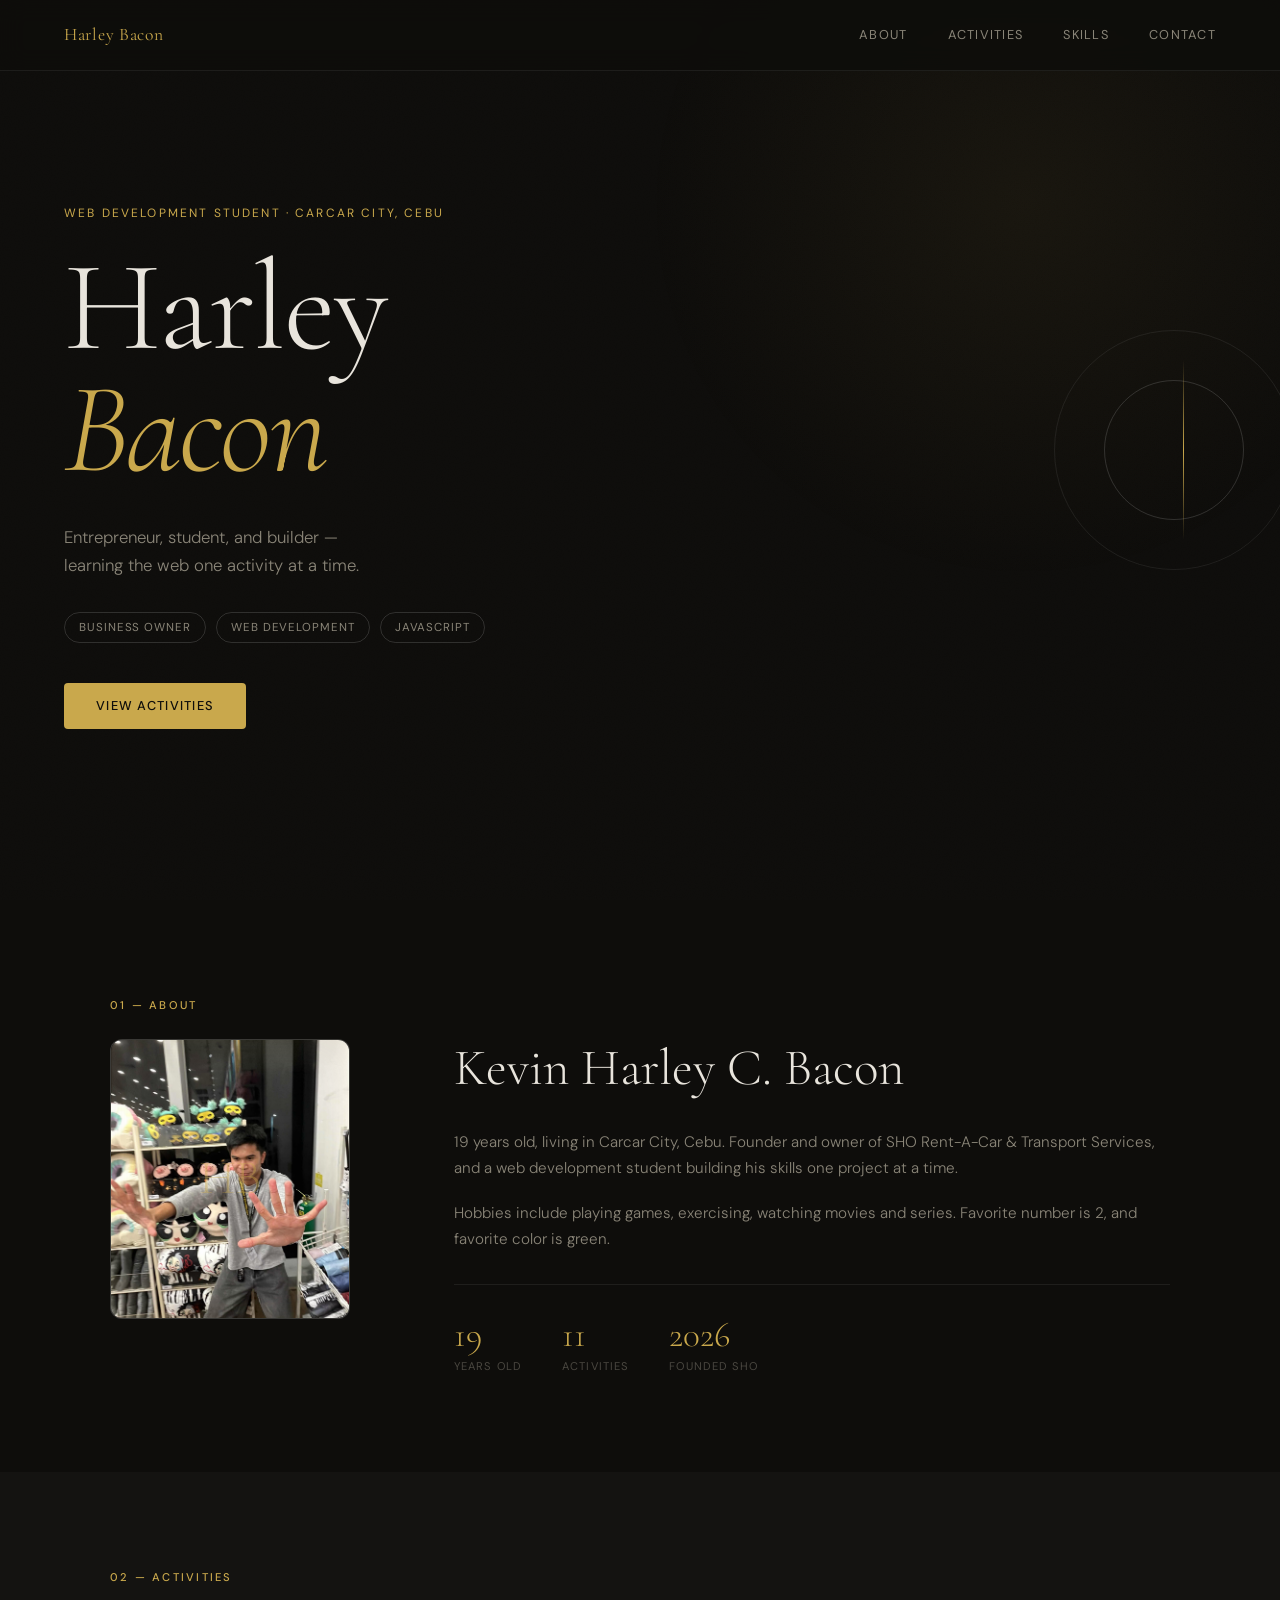
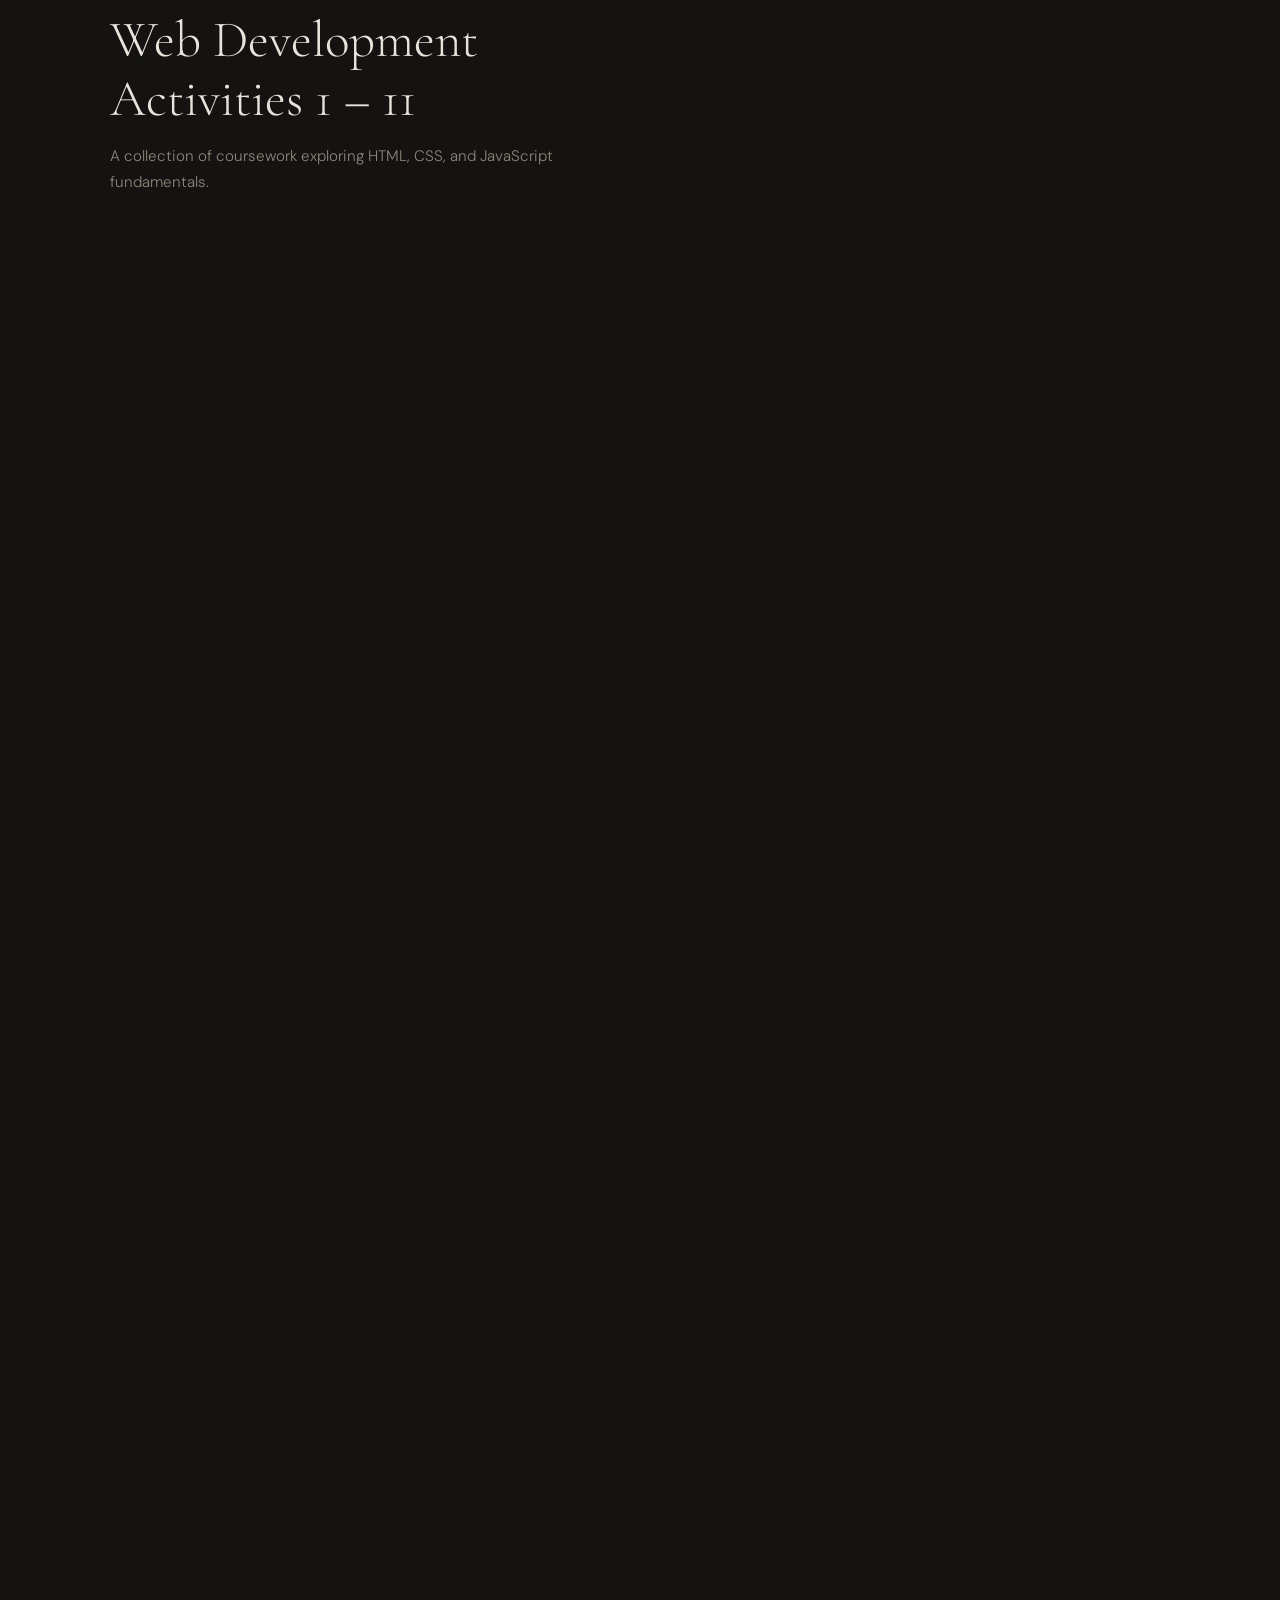
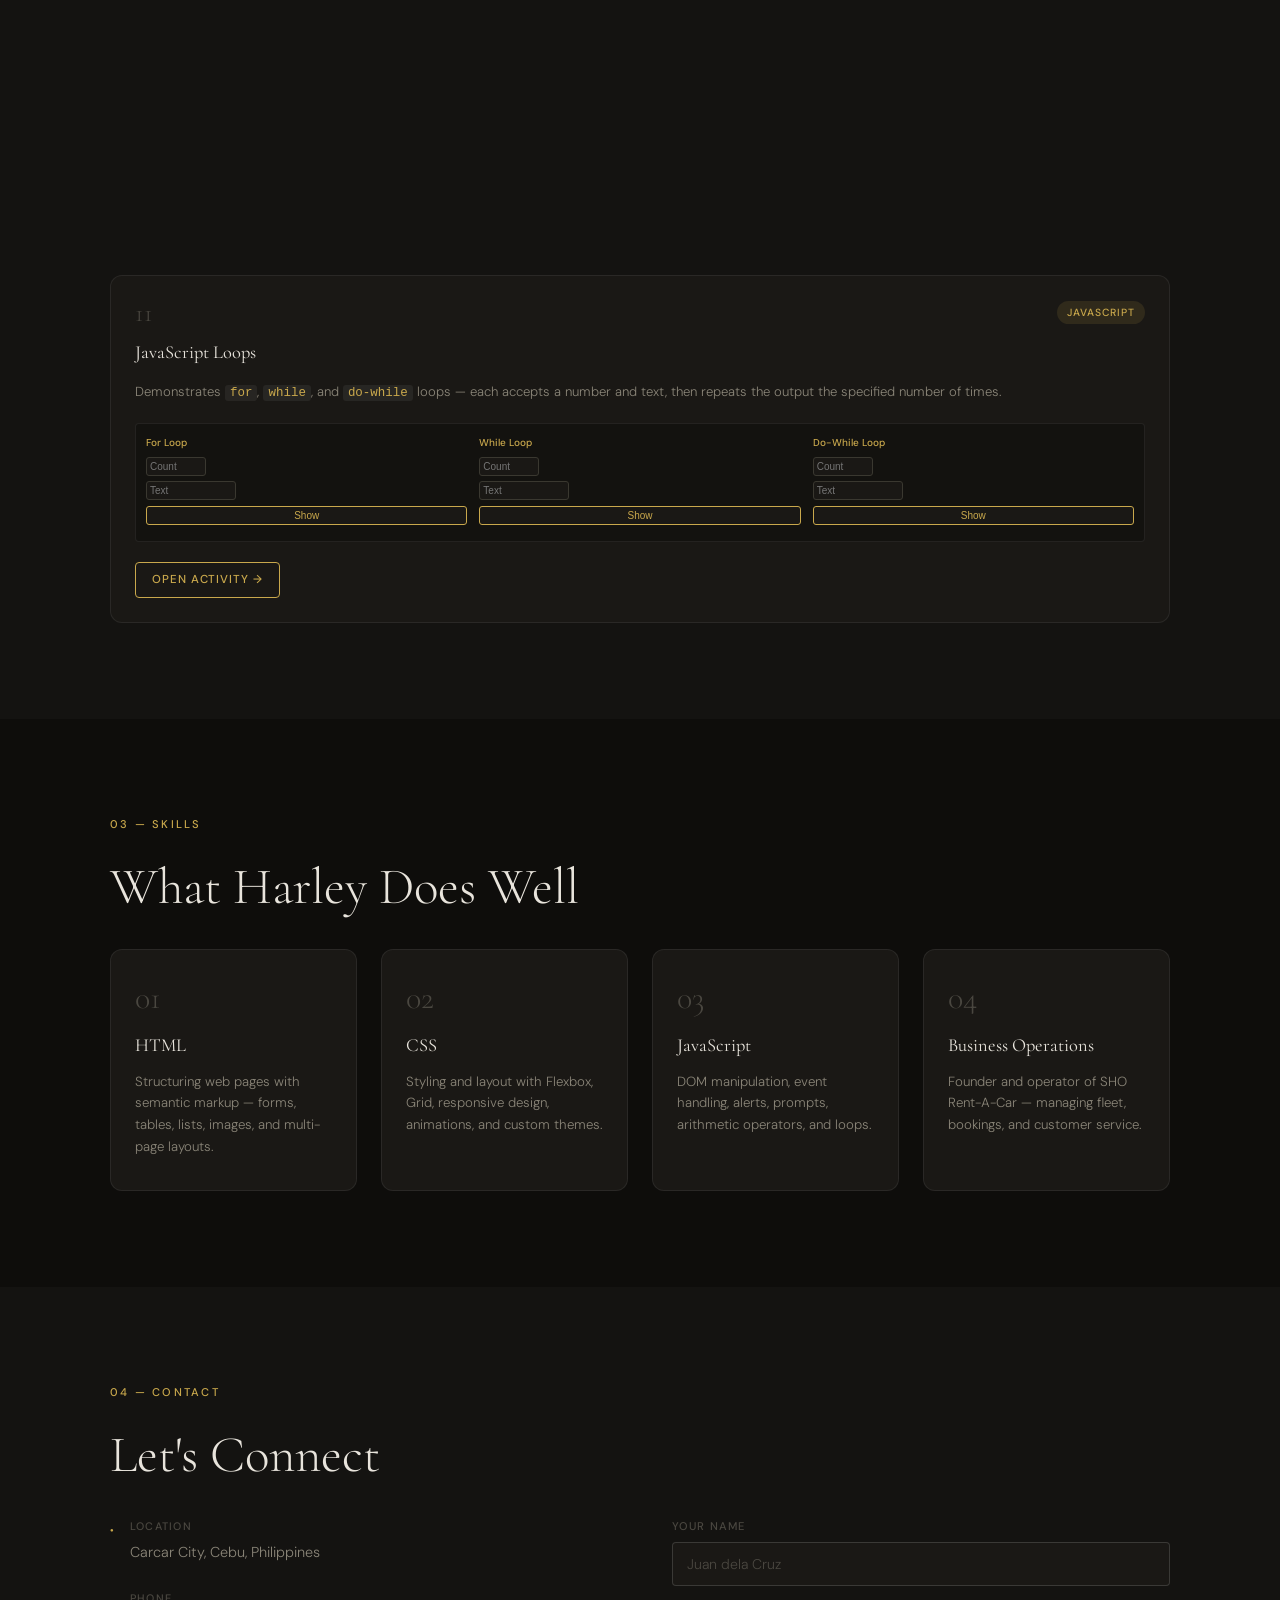
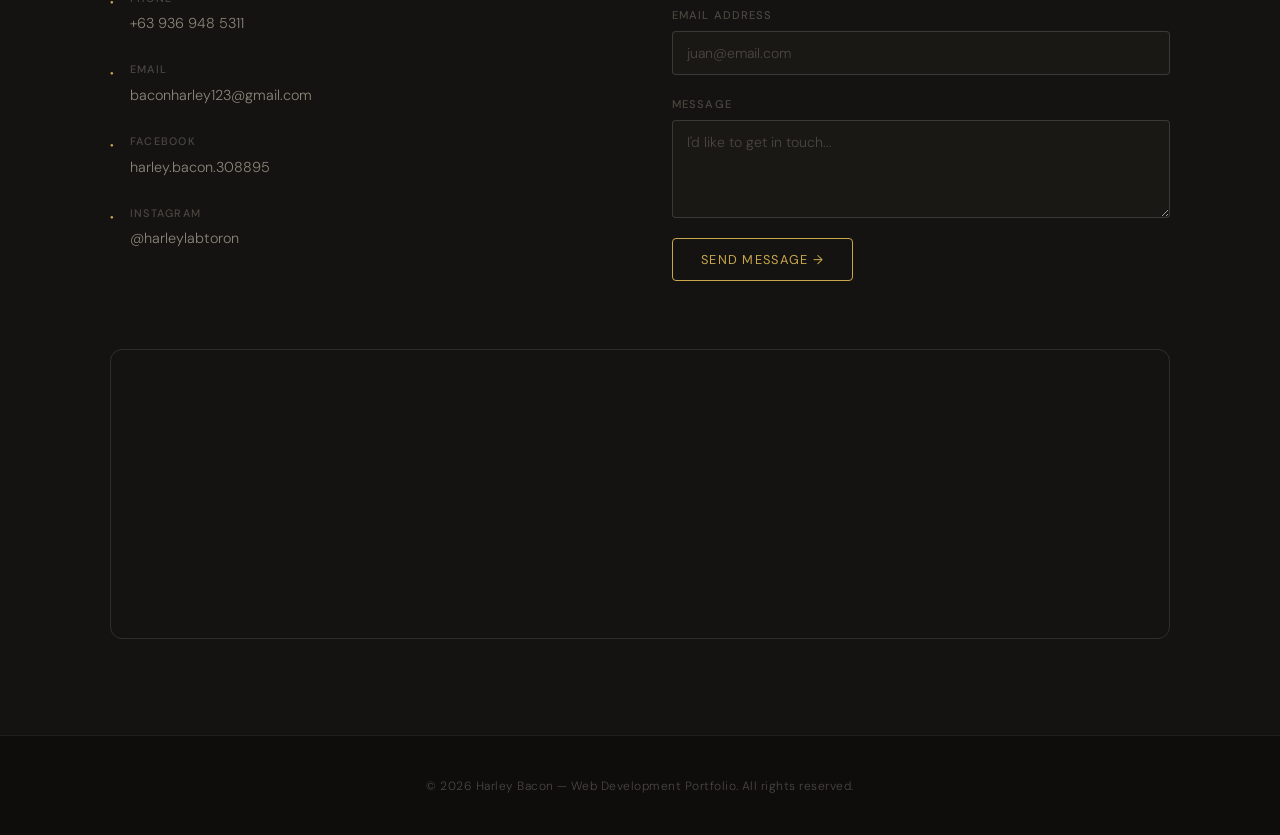
==== index.html @ 0c3fb128 "Rename portfolio.html to index.html for deployment" ====
<!DOCTYPE html>
<html lang="en">
<head>
  <meta charset="UTF-8">
  <meta name="viewport" content="width=device-width, initial-scale=1.0">
  <title>Harley Bacon — Portfolio</title>
  <link rel="preconnect" href="https://fonts.googleapis.com">
  <link rel="preconnect" href="https://fonts.gstatic.com" crossorigin>
  <link href="https://fonts.googleapis.com/css2?family=Cormorant+Garamond:ital,wght@0,300;0,400;0,600;1,300;1,400&family=DM+Sans:wght@300;400;500&display=swap" rel="stylesheet">
  <link rel="stylesheet" href="portfolio.css">
</head>
<body>

  <div class="noise"></div>

  <nav class="nav">
    <span class="nav-name">Harley Bacon</span>
    <div class="nav-links">
      <a href="#about">About</a>
      <a href="#activities">Activities</a>
      <a href="#skills">Skills</a>
      <a href="#contact">Contact</a>
    </div>
  </nav>

  <header class="hero">
    <div class="hero-inner">
      <p class="hero-eyebrow">Web Development Student · Carcar City, Cebu</p>
      <h1 class="hero-name">Harley<br><em>Bacon</em></h1>
      <p class="hero-tagline">Entrepreneur, student, and builder —<br>learning the web one activity at a time.</p>
      <div class="hero-tags">
        <span class="pill">Business Owner</span>
        <span class="pill">Web Development</span>
        <span class="pill">JavaScript</span>
      </div>
      <a href="#activities" class="hero-cta">View Activities</a>
    </div>
    <div class="hero-decor">
      <div class="decor-line"></div>
      <div class="decor-circle"></div>
      <div class="decor-ring"></div>
    </div>
  </header>

  <main>

    <!-- ABOUT -->
    <section id="about" class="section">
      <div class="section-inner">
        <div class="section-label">01 &mdash; About</div>
        <div class="about-grid">
          <div class="about-photo">
            <div class="photo-frame">
              <img src="Images/harley.jpg" alt="Harley Bacon" onerror="this.parentElement.classList.add('no-img')">
              <div class="photo-placeholder">HB</div>
            </div>
          </div>
          <div class="about-text">
            <h2 class="section-heading">Kevin Harley C. Bacon</h2>
            <p>19 years old, living in Carcar City, Cebu. Founder and owner of SHO Rent-A-Car &amp; Transport Services, and a web development student building his skills one project at a time.</p>
            <p>Hobbies include playing games, exercising, watching movies and series. Favorite number is 2, and favorite color is green.</p>
            <div class="about-stats">
              <div class="astat">
                <span class="astat-num">19</span>
                <span class="astat-lbl">Years old</span>
              </div>
              <div class="astat">
                <span class="astat-num">11</span>
                <span class="astat-lbl">Activities</span>
              </div>
              <div class="astat">
                <span class="astat-num">2026</span>
                <span class="astat-lbl">Founded SHO</span>
              </div>
            </div>
          </div>
        </div>
      </div>
    </section>

    <!-- ACTIVITIES -->
    <section id="activities" class="section section-alt">
      <div class="section-inner">
        <div class="section-label">02 &mdash; Activities</div>
        <h2 class="section-heading">Web Development<br>Activities 1 &ndash; 11</h2>
        <p class="venture-sub">A collection of coursework exploring HTML, CSS, and JavaScript fundamentals.</p>

        <div class="act-grid">

          <!-- Activity 1 -->
          <div class="act-card">
            <div class="act-header">
              <span class="act-num">01</span>
              <span class="act-tag">HTML</span>
            </div>
            <h3>Personal Introduction</h3>
            <p>A basic HTML page introducing personal details — name, age, location, hobbies, and favorite color using styled inline text elements.</p>
            <div class="act-preview act1-preview">
              <p style="color:#2b8f4c;font-weight:bold;text-decoration:underline;font-size:13px;">I am Kevin Harley C. Bacon</p>
              <p style="font-size:12px;"><b>Age:</b> 19 &nbsp;|&nbsp; <b>City:</b> Carcar, Cebu</p>
              <p style="font-size:12px;">Hobbies: Gaming · Exercise · Movies</p>
              <p style="font-size:12px;">Fave #: 2 &nbsp;|&nbsp; Fave color: <b style="color:#2b8f4c;">green</b></p>
            </div>
            <a href="Act1-4v2/activity1.html" target="_blank" class="act-open-btn">Open Activity →</a>
          </div>

          <!-- Activity 2 -->
          <div class="act-card">
            <div class="act-header">
              <span class="act-num">02</span>
              <span class="act-tag">HTML</span>
            </div>
            <h3>Lists &amp; Layout</h3>
            <p>Ordered and unordered lists showcasing favorite F1 drivers and a travel bucket list, with a background image applied via inline CSS.</p>
            <div class="act-preview">
              <p style="font-size:11px;font-weight:500;margin-bottom:4px;">Top F1 Drivers</p>
              <ol style="font-size:11px;padding-left:16px;margin:0 0 6px;">
                <li>Max Verstappen</li>
                <li>Ayrton Senna</li>
                <li>Charles Leclerc</li>
              </ol>
              <p style="font-size:11px;font-weight:500;margin-bottom:4px;">Bucket List</p>
              <ul style="font-size:11px;padding-left:16px;margin:0;">
                <li>Japan · Switzerland · South Korea</li>
              </ul>
            </div>
            <a href="Act1-4v2/activity2.html" target="_blank" class="act-open-btn">Open Activity →</a>
          </div>

          <!-- Activity 3 -->
          <div class="act-card">
            <div class="act-header">
              <span class="act-num">03</span>
              <span class="act-tag">HTML</span>
            </div>
            <h3>Food Image Table</h3>
            <p>An HTML table displaying favorite foods with images and labels arranged in a structured grid layout.</p>
            <div class="act-preview act3-preview">
              <div class="food-grid-mini">
                <div class="food-item-mini">🍤 Garlic Butter Shrimp</div>
                <div class="food-item-mini">🍗 Korean Fried Chicken</div>
                <div class="food-item-mini">🥩 BBQ Ribs</div>
                <div class="food-item-mini">🍛 Katsu Curry</div>
                <div class="food-item-mini">🍞 Garlic Bread</div>
                <div class="food-item-mini">🥓 Brisket</div>
              </div>
            </div>
            <a href="Act1-4v2/activity3.html" target="_blank" class="act-open-btn">Open Activity →</a>
          </div>

          <!-- Activity 4 -->
          <div class="act-card">
            <div class="act-header">
              <span class="act-num">04</span>
              <span class="act-tag">HTML · CSS</span>
            </div>
            <h3>User Information Form</h3>
            <p>A styled registration form with text inputs, radio buttons, checkboxes, and a dropdown — built with a blue ocean CSS theme.</p>
            <div class="act-preview act4-preview">
              <div style="background:#caf0f8;border-radius:6px;padding:10px;font-size:11px;color:#023e8a;">
                <div style="margin-bottom:5px;"><b>First Name:</b> <span style="background:#90e0ef;padding:2px 6px;border-radius:3px;">Kevin Harley</span></div>
                <div style="margin-bottom:5px;"><b>Gender:</b> ● Male ○ Female</div>
                <div><b>Hobbies:</b> ☑ Gaming ☑ Traveling</div>
              </div>
            </div>
            <a href="Act1-4v2/activity4v2.html" target="_blank" class="act-open-btn">Open Activity →</a>
          </div>

          <!-- Activity 5 -->
          <div class="act-card">
            <div class="act-header">
              <span class="act-num">05</span>
              <span class="act-tag">HTML · CSS</span>
            </div>
            <h3>Responsive Layout</h3>
            <p>A multi-section responsive webpage for "SHO Auto Repair Shop" featuring a header, navigation bar, content area, and footer.</p>
            <div class="act-preview act5-preview">
              <div style="font-size:10px;">
                <div style="background:#333;color:#fff;padding:4px 6px;border-radius:3px 3px 0 0;text-align:center;font-weight:500;">SHO AUTO REPAIR SHOP</div>
                <div style="background:#555;color:#ddd;padding:2px 6px;display:flex;gap:8px;font-size:9px;">
                  <span>Home</span><span>Services</span><span>About</span><span>Contact</span>
                </div>
                <div style="background:#f5f5f5;color:#333;padding:5px 6px;font-size:9px;border-radius:0 0 3px 3px;">
                  <b>SHO AUTO REPAIR SHOP</b><br>Local Auto Repair Shop, Feb 11, 2026
                </div>
              </div>
            </div>
            <a href="Act 5/Activity5.html" target="_blank" class="act-open-btn">Open Activity →</a>
          </div>

          <!-- Activity 6 -->
          <div class="act-card">
            <div class="act-header">
              <span class="act-num">06</span>
              <span class="act-tag">HTML · CSS</span>
            </div>
            <h3>SHO Rent-A-Car Website</h3>
            <p>A multi-page website for SHO Rent-A-Car featuring a home page, product catalog with vehicle listings, and an about/contact page — all with a dark gold theme.</p>
            <div class="act-preview act6-preview">
              <div style="background:#191716;border-radius:6px;padding:8px;font-size:10px;">
                <div style="color:#E6AF2E;font-weight:500;margin-bottom:4px;">SHO RENT-A-CAR</div>
                <div style="display:flex;gap:6px;margin-bottom:6px;">
                  <span style="background:#E6AF2E;color:#191716;padding:1px 5px;border-radius:3px;font-size:9px;">Home</span>
                  <span style="color:#E0E2DB;font-size:9px;">Products</span>
                  <span style="color:#E0E2DB;font-size:9px;">About</span>
                </div>
                <div style="color:#E0E2DB;font-size:9px;">Toyota Hiace · Grandia · Fortuner · Vios</div>
              </div>
            </div>
            <a href="Act 6/index.html" target="_blank" class="act-open-btn">Open Activity →</a>
          </div>

          <!-- Activity 7 -->
          <div class="act-card">
            <div class="act-header">
              <span class="act-num">07</span>
              <span class="act-tag">JavaScript</span>
            </div>
            <h3>Display Date &amp; Time</h3>
            <p>Introduction to JavaScript — a button that dynamically displays the current date and time by updating the DOM on click.</p>
            <div class="act-preview">
              <button class="demo-btn" onclick="document.getElementById('act7out').innerText = Date();" style="font-size:11px;padding:5px 10px;cursor:pointer;background:#1a1815;color:#c9a84c;border:1px solid #c9a84c;border-radius:4px;width:100%;margin-bottom:6px;">Click to show Date &amp; Time</button>
              <p id="act7out" style="font-size:10px;color:var(--text-muted);min-height:14px;word-break:break-all;"></p>
            </div>
            <a href="Act7-10/activity7.html" target="_blank" class="act-open-btn">Open Activity →</a>
          </div>

          <!-- Activity 8 -->
          <div class="act-card">
            <div class="act-header">
              <span class="act-num">08</span>
              <span class="act-tag">JavaScript</span>
            </div>
            <h3>JavaScript Alert</h3>
            <p>Demonstrates the JavaScript <code>alert()</code> function — a button triggers a pop-up greeting message using a predefined variable.</p>
            <div class="act-preview">
              <button onclick="alert('Hi Your name here, I am an alert box!');" style="font-size:11px;padding:5px 10px;cursor:pointer;background:#1a1815;color:#c9a84c;border:1px solid #c9a84c;border-radius:4px;width:100%;">Click here! (Alert)</button>
            </div>
            <a href="Act7-10/activity8.html" target="_blank" class="act-open-btn">Open Activity →</a>
          </div>

          <!-- Activity 9 -->
          <div class="act-card">
            <div class="act-header">
              <span class="act-num">09</span>
              <span class="act-tag">JavaScript</span>
            </div>
            <h3>JavaScript Prompt</h3>
            <p>Uses <code>prompt()</code> to collect user input and dynamically display a personalized greeting message in the page.</p>
            <div class="act-preview">
              <button onclick="(function(){let n=prompt('Full name:','Enter full name here');document.getElementById('act9out').innerText=n?'Hello '+n+'! How are you today?':'The field is required!';})()" style="font-size:11px;padding:5px 10px;cursor:pointer;background:#1a1815;color:#c9a84c;border:1px solid #c9a84c;border-radius:4px;width:100%;margin-bottom:6px;">Click here! (Prompt)</button>
              <p id="act9out" style="font-size:11px;color:var(--text-muted);min-height:14px;"></p>
            </div>
            <a href="Act7-10/activity9.html" target="_blank" class="act-open-btn">Open Activity →</a>
          </div>

          <!-- Activity 10 -->
          <div class="act-card">
            <div class="act-header">
              <span class="act-num">10</span>
              <span class="act-tag">JavaScript</span>
            </div>
            <h3>Arithmetic Calculator</h3>
            <p>A form-based calculator that computes sum, difference, product, quotient, and remainder from two user-entered numbers using JS arithmetic operators.</p>
            <div class="act-preview">
              <div style="display:flex;gap:6px;margin-bottom:6px;">
                <input id="a10n1" type="number" placeholder="Num 1" style="flex:1;padding:4px;font-size:11px;background:#1a1815;border:1px solid #3a3830;color:var(--text);border-radius:3px;">
                <input id="a10n2" type="number" placeholder="Num 2" style="flex:1;padding:4px;font-size:11px;background:#1a1815;border:1px solid #3a3830;color:var(--text);border-radius:3px;">
              </div>
              <button onclick="(function(){const a=parseFloat(document.getElementById('a10n1').value),b=parseFloat(document.getElementById('a10n2').value);if(isNaN(a)||isNaN(b)){document.getElementById('a10out').innerHTML='Enter valid numbers.';return;}document.getElementById('a10out').innerHTML='Sum: '+(a+b).toFixed(2)+'<br>Diff: '+(a-b).toFixed(2)+'<br>Product: '+(a*b).toFixed(2)+'<br>Quotient: '+(a/b).toFixed(2)+'<br>Remainder: '+(a%b).toFixed(2);})()" style="font-size:11px;padding:4px 8px;cursor:pointer;background:#1a1815;color:#c9a84c;border:1px solid #c9a84c;border-radius:4px;width:100%;margin-bottom:6px;">Calculate</button>
              <div id="a10out" style="font-size:10px;color:var(--text-muted);line-height:1.8;"></div>
            </div>
            <a href="Act7-10/activity10.html" target="_blank" class="act-open-btn">Open Activity →</a>
          </div>

          <!-- Activity 11 -->
          <div class="act-card act-card-wide">
            <div class="act-header">
              <span class="act-num">11</span>
              <span class="act-tag">JavaScript</span>
            </div>
            <h3>JavaScript Loops</h3>
            <p>Demonstrates <code>for</code>, <code>while</code>, and <code>do-while</code> loops — each accepts a number and text, then repeats the output the specified number of times.</p>
            <div class="act-preview act11-preview">
              <div class="loop-demo-grid">
                <div class="loop-block">
                  <p style="font-size:10px;font-weight:500;margin-bottom:4px;color:var(--accent);">For Loop</p>
                  <input id="a11fn" type="number" placeholder="Count" style="width:60px;padding:3px;font-size:10px;background:#1a1815;border:1px solid #3a3830;color:var(--text);border-radius:3px;margin-bottom:3px;">
                  <input id="a11ft" type="text" placeholder="Text" style="width:90px;padding:3px;font-size:10px;background:#1a1815;border:1px solid #3a3830;color:var(--text);border-radius:3px;margin-bottom:4px;">
                  <button onclick="(function(){let c=parseInt(document.getElementById('a11fn').value),t=document.getElementById('a11ft').value,r='';if(isNaN(c))return;for(let i=0;i<c;i++)r+=(i+1)+'. '+t+'<br>';document.getElementById('a11fo').innerHTML=r;})()" style="font-size:10px;padding:3px 7px;cursor:pointer;background:#1a1815;color:#c9a84c;border:1px solid #c9a84c;border-radius:3px;">Show</button>
                  <div id="a11fo" style="font-size:10px;color:var(--text-muted);margin-top:4px;max-height:60px;overflow-y:auto;"></div>
                </div>
                <div class="loop-block">
                  <p style="font-size:10px;font-weight:500;margin-bottom:4px;color:var(--accent);">While Loop</p>
                  <input id="a11wn" type="number" placeholder="Count" style="width:60px;padding:3px;font-size:10px;background:#1a1815;border:1px solid #3a3830;color:var(--text);border-radius:3px;margin-bottom:3px;">
                  <input id="a11wt" type="text" placeholder="Text" style="width:90px;padding:3px;font-size:10px;background:#1a1815;border:1px solid #3a3830;color:var(--text);border-radius:3px;margin-bottom:4px;">
                  <button onclick="(function(){let c=parseInt(document.getElementById('a11wn').value),t=document.getElementById('a11wt').value,r='',i=0;if(isNaN(c))return;while(i<c){r+=(i+1)+'. '+t+'<br>';i++;}document.getElementById('a11wo').innerHTML=r;})()" style="font-size:10px;padding:3px 7px;cursor:pointer;background:#1a1815;color:#c9a84c;border:1px solid #c9a84c;border-radius:3px;">Show</button>
                  <div id="a11wo" style="font-size:10px;color:var(--text-muted);margin-top:4px;max-height:60px;overflow-y:auto;"></div>
                </div>
                <div class="loop-block">
                  <p style="font-size:10px;font-weight:500;margin-bottom:4px;color:var(--accent);">Do-While Loop</p>
                  <input id="a11dn" type="number" placeholder="Count" style="width:60px;padding:3px;font-size:10px;background:#1a1815;border:1px solid #3a3830;color:var(--text);border-radius:3px;margin-bottom:3px;">
                  <input id="a11dt" type="text" placeholder="Text" style="width:90px;padding:3px;font-size:10px;background:#1a1815;border:1px solid #3a3830;color:var(--text);border-radius:3px;margin-bottom:4px;">
                  <button onclick="(function(){let c=parseInt(document.getElementById('a11dn').value),t=document.getElementById('a11dt').value,r='',i=0;if(isNaN(c)||c<=0){document.getElementById('a11do').innerHTML='';return;}do{r+=(i+1)+'. '+t+'<br>';i++;}while(i<c);document.getElementById('a11do').innerHTML=r;})()" style="font-size:10px;padding:3px 7px;cursor:pointer;background:#1a1815;color:#c9a84c;border:1px solid #c9a84c;border-radius:3px;">Show</button>
                  <div id="a11do" style="font-size:10px;color:var(--text-muted);margin-top:4px;max-height:60px;overflow-y:auto;"></div>
                </div>
              </div>
            </div>
            <a href="activity11/activity11.html" target="_blank" class="act-open-btn">Open Activity →</a>
          </div>

        </div>
      </div>
    </section>

    <!-- SKILLS -->
    <section id="skills" class="section">
      <div class="section-inner">
        <div class="section-label">03 &mdash; Skills</div>
        <h2 class="section-heading">What Harley Does Well</h2>
        <div class="skills-grid">
          <div class="skill-card">
            <div class="skill-num">01</div>
            <h3>HTML</h3>
            <p>Structuring web pages with semantic markup — forms, tables, lists, images, and multi-page layouts.</p>
          </div>
          <div class="skill-card">
            <div class="skill-num">02</div>
            <h3>CSS</h3>
            <p>Styling and layout with Flexbox, Grid, responsive design, animations, and custom themes.</p>
          </div>
          <div class="skill-card">
            <div class="skill-num">03</div>
            <h3>JavaScript</h3>
            <p>DOM manipulation, event handling, alerts, prompts, arithmetic operators, and loops.</p>
          </div>
          <div class="skill-card">
            <div class="skill-num">04</div>
            <h3>Business Operations</h3>
            <p>Founder and operator of SHO Rent-A-Car — managing fleet, bookings, and customer service.</p>
          </div>
        </div>
      </div>
    </section>

    <!-- CONTACT -->
    <section id="contact" class="section section-alt">
      <div class="section-inner">
        <div class="section-label">04 &mdash; Contact</div>
        <h2 class="section-heading">Let's Connect</h2>
        <div class="contact-grid">
          <div class="contact-details">
            <div class="c-item">
              <span class="c-icon">&#9679;</span>
              <div>
                <span class="c-lbl">Location</span>
                <span class="c-val">Carcar City, Cebu, Philippines</span>
              </div>
            </div>
            <div class="c-item">
              <span class="c-icon">&#9679;</span>
              <div>
                <span class="c-lbl">Phone</span>
                <a href="tel:+639369485311" class="c-val">+63 936 948 5311</a>
              </div>
            </div>
            <div class="c-item">
              <span class="c-icon">&#9679;</span>
              <div>
                <span class="c-lbl">Email</span>
                <a href="mailto:baconharley123@gmail.com" class="c-val">baconharley123@gmail.com</a>
              </div>
            </div>
            <div class="c-item">
              <span class="c-icon">&#9679;</span>
              <div>
                <span class="c-lbl">Facebook</span>
                <a href="https://www.facebook.com/harley.bacon.308895" target="_blank" class="c-val">harley.bacon.308895</a>
              </div>
            </div>
            <div class="c-item">
              <span class="c-icon">&#9679;</span>
              <div>
                <span class="c-lbl">Instagram</span>
                <a href="https://www.instagram.com/harleylabtoron/" target="_blank" class="c-val">@harleylabtoron</a>
              </div>
            </div>
          </div>

          <form class="contact-form" onsubmit="handleSubmit(event)">
            <div class="form-group">
              <label for="name">Your Name</label>
              <input type="text" id="name" placeholder="Juan dela Cruz" required>
            </div>
            <div class="form-group">
              <label for="email">Email Address</label>
              <input type="email" id="email" placeholder="juan@email.com" required>
            </div>
            <div class="form-group">
              <label for="message">Message</label>
              <textarea id="message" rows="4" placeholder="I'd like to get in touch..." required></textarea>
            </div>
            <button type="submit" class="submit-btn">Send Message &rarr;</button>
            <p class="form-note" id="form-note"></p>
          </form>
        </div>

        <div class="map-wrap">
          <iframe src="https://www.google.com/maps/embed?pb=!1m14!1m8!1m3!1d981.9326303556896!2d123.6790868!3d10.1211301!3m2!1i1024!2i768!4f13.1!3m3!1m2!1s0x33a97db74b294963%3A0xa77c3ed5d530fb9!2sShow%20Box%20Builders!5e0!3m2!1sen!2sph!4v1773154544711!5m2!1sen!2sph" width="100%" height="280" style="border:0;" allowfullscreen="" loading="lazy" referrerpolicy="no-referrer-when-downgrade"></iframe>
        </div>
      </div>
    </section>

  </main>

  <footer class="footer">
    <p>&copy; 2026 Harley Bacon &mdash; Web Development Portfolio. All rights reserved.</p>
  </footer>

  <script>
    function handleSubmit(e) {
      e.preventDefault();
      const note = document.getElementById('form-note');
      note.textContent = 'Thanks! Your message has been sent.';
      note.style.color = '#4a7c4e';
      e.target.reset();
    }

    document.querySelectorAll('a[href^="#"]').forEach(a => {
      a.addEventListener('click', e => {
        e.preventDefault();
        document.querySelector(a.getAttribute('href')).scrollIntoView({ behavior: 'smooth' });
      });
    });

    const observer = new IntersectionObserver(entries => {
      entries.forEach(e => { if (e.isIntersecting) e.target.classList.add('visible'); });
    }, { threshold: 0.1 });
    document.querySelectorAll('.section, .act-card, .skill-card').forEach(el => observer.observe(el));
  </script>

</body>
</html>
---- portfolio.css ----
/* ─── Reset & Base ─────────────────────────────────────────── */
*, *::before, *::after { box-sizing: border-box; margin: 0; padding: 0; }

:root {
  --bg: #0e0d0b;
  --bg-alt: #141311;
  --surface: #1a1815;
  --border: rgba(255,255,255,0.07);
  --border-strong: rgba(255,255,255,0.14);
  --text: #e8e4dc;
  --text-muted: #8a8578;
  --text-faint: #4a4740;
  --accent: #c9a84c;
  --accent-light: #e6c46a;
  --accent-dim: rgba(201,168,76,0.12);
  --font-display: 'Cormorant Garamond', Georgia, serif;
  --font-body: 'DM Sans', sans-serif;
  --radius: 4px;
  --radius-lg: 12px;
  --transition: 0.3s cubic-bezier(0.4, 0, 0.2, 1);
}

html { scroll-behavior: smooth; font-size: 16px; }

body {
  background: var(--bg);
  color: var(--text);
  font-family: var(--font-body);
  font-weight: 300;
  line-height: 1.7;
  overflow-x: hidden;
}

/* ─── Noise Overlay ──────────────────────────────────────────*/
.noise {
  position: fixed; inset: 0; z-index: 0; pointer-events: none;
  background-image: url("data:image/svg+xml,%3Csvg viewBox='0 0 200 200' xmlns='http://www.w3.org/2000/svg'%3E%3Cfilter id='n'%3E%3CfeTurbulence type='fractalNoise' baseFrequency='0.85' numOctaves='4' stitchTiles='stitch'/%3E%3C/filter%3E%3Crect width='100%25' height='100%25' filter='url(%23n)' opacity='0.04'/%3E%3C/svg%3E");
  background-size: 200px 200px;
  opacity: 0.4;
}

/* ─── Navigation ─────────────────────────────────────────────*/
.nav {
  position: fixed; top: 0; left: 0; right: 0; z-index: 100;
  display: flex; justify-content: space-between; align-items: center;
  padding: 1.25rem 4rem;
  background: rgba(14,13,11,0.85);
  backdrop-filter: blur(12px);
  border-bottom: 0.5px solid var(--border);
}
.nav-name {
  font-family: var(--font-display);
  font-size: 1.1rem;
  font-weight: 400;
  letter-spacing: 0.04em;
  color: var(--accent);
}
.nav-links { display: flex; gap: 2.5rem; }
.nav-links a {
  font-size: 0.8rem;
  font-weight: 400;
  letter-spacing: 0.1em;
  text-transform: uppercase;
  color: var(--text-muted);
  text-decoration: none;
  transition: color var(--transition);
}
.nav-links a:hover { color: var(--text); }

/* ─── Hero ───────────────────────────────────────────────────*/
.hero {
  position: relative;
  min-height: 100vh;
  display: flex;
  align-items: center;
  padding: 8rem 4rem 6rem;
  overflow: hidden;
}
.hero::before {
  content: '';
  position: absolute;
  top: -20%; right: -10%;
  width: 60vw; height: 60vw;
  border-radius: 50%;
  background: radial-gradient(circle, rgba(201,168,76,0.06) 0%, transparent 70%);
  pointer-events: none;
}
.hero-inner { position: relative; z-index: 1; max-width: 680px; }

.hero-eyebrow {
  font-size: 0.75rem; font-weight: 400;
  letter-spacing: 0.18em; text-transform: uppercase;
  color: var(--accent); margin-bottom: 1.5rem;
  opacity: 0; animation: fadeUp 0.8s 0.1s forwards;
}
.hero-name {
  font-family: var(--font-display);
  font-size: clamp(4rem, 10vw, 8rem);
  font-weight: 300; line-height: 0.95;
  letter-spacing: -0.02em; margin-bottom: 2rem;
  color: var(--text);
  opacity: 0; animation: fadeUp 0.8s 0.25s forwards;
}
.hero-name em { font-style: italic; color: var(--accent); }
.hero-tagline {
  font-size: 1.05rem; font-weight: 300;
  color: var(--text-muted); line-height: 1.7;
  margin-bottom: 2rem; max-width: 420px;
  opacity: 0; animation: fadeUp 0.8s 0.4s forwards;
}
.hero-tags {
  display: flex; flex-wrap: wrap; gap: 10px;
  margin-bottom: 2.5rem;
  opacity: 0; animation: fadeUp 0.8s 0.55s forwards;
}
.pill {
  font-size: 0.72rem; font-weight: 400;
  letter-spacing: 0.08em; text-transform: uppercase;
  padding: 5px 14px;
  border: 0.5px solid var(--border-strong);
  border-radius: 99px; color: var(--text-muted);
}
.hero-cta {
  display: inline-block; padding: 12px 32px;
  background: var(--accent); color: #0e0d0b;
  font-family: var(--font-body); font-size: 0.8rem;
  font-weight: 500; letter-spacing: 0.1em; text-transform: uppercase;
  text-decoration: none; border-radius: var(--radius);
  transition: background var(--transition), transform var(--transition);
  opacity: 0; animation: fadeUp 0.8s 0.7s forwards;
}
.hero-cta:hover { background: var(--accent-light); transform: translateY(-2px); }

.hero-decor {
  position: absolute; right: 6rem; top: 50%;
  transform: translateY(-50%);
  width: 320px; height: 320px;
  opacity: 0; animation: fadeIn 1.2s 1s forwards;
}
.decor-line {
  position: absolute; right: 0; top: 50%;
  width: 1px; height: 180px; transform: translateY(-50%);
  background: linear-gradient(to bottom, transparent, var(--accent), transparent);
}
.decor-circle {
  position: absolute; right: -60px; top: 50%;
  width: 140px; height: 140px; transform: translateY(-50%);
  border: 0.5px solid var(--border-strong); border-radius: 50%;
}
.decor-ring {
  position: absolute; right: -110px; top: 50%;
  width: 240px; height: 240px; transform: translateY(-50%);
  border: 0.5px solid var(--border); border-radius: 50%;
}

/* ─── Sections ───────────────────────────────────────────────*/
.section {
  padding: 6rem 4rem; position: relative;
  opacity: 0; transform: translateY(24px);
  transition: opacity 0.7s ease, transform 0.7s ease;
}
.section.visible { opacity: 1; transform: none; }
.section-alt { background: var(--bg-alt); }
.section-inner { max-width: 1060px; margin: 0 auto; }

.section-label {
  font-size: 0.7rem; font-weight: 500;
  letter-spacing: 0.2em; text-transform: uppercase;
  color: var(--accent); margin-bottom: 1.5rem;
}
.section-heading {
  font-family: var(--font-display);
  font-size: clamp(2rem, 4vw, 3.2rem);
  font-weight: 300; line-height: 1.15;
  color: var(--text); margin-bottom: 2rem;
}

/* ─── About ──────────────────────────────────────────────────*/
.about-grid {
  display: grid; grid-template-columns: 280px 1fr;
  gap: 4rem; align-items: start;
}
.photo-frame {
  position: relative; width: 240px; height: 280px;
  border-radius: var(--radius-lg); overflow: hidden;
  border: 0.5px solid var(--border-strong);
  background: var(--surface);
  display: flex; align-items: center; justify-content: center;
}
.photo-frame::after {
  content: ''; position: absolute; inset: 0;
  border-radius: var(--radius-lg);
  box-shadow: inset 0 0 40px rgba(201,168,76,0.08);
}
.photo-frame img { width: 100%; height: 100%; object-fit: cover; display: block; }
.photo-frame.no-img img { display: none; }
.photo-placeholder {
  position: absolute; font-family: var(--font-display);
  font-size: 3rem; font-weight: 300; color: var(--accent); opacity: 0.4;
}
.about-text p { color: var(--text-muted); margin-bottom: 1.2rem; font-size: 0.95rem; }
.about-stats {
  display: flex; gap: 2.5rem;
  margin-top: 2rem; padding-top: 2rem;
  border-top: 0.5px solid var(--border);
}
.astat { display: flex; flex-direction: column; }
.astat-num {
  font-family: var(--font-display); font-size: 2.2rem;
  font-weight: 300; color: var(--accent); line-height: 1;
}
.astat-lbl {
  font-size: 0.7rem; font-weight: 400;
  letter-spacing: 0.1em; text-transform: uppercase;
  color: var(--text-faint); margin-top: 4px;
}

/* ─── Activities ─────────────────────────────────────────────*/
.venture-sub {
  color: var(--text-muted); font-size: 0.95rem;
  margin-top: -1rem; margin-bottom: 2.5rem; max-width: 480px;
}

.act-grid {
  display: grid;
  grid-template-columns: repeat(auto-fill, minmax(280px, 1fr));
  gap: 1.5rem;
}

.act-card-wide {
  grid-column: 1 / -1;
}

.act-card {
  background: var(--surface);
  border: 0.5px solid var(--border);
  border-radius: var(--radius-lg);
  padding: 1.5rem;
  transition: border-color var(--transition), transform var(--transition);
  opacity: 0; transform: translateY(16px);
  display: flex; flex-direction: column; gap: 0.75rem;
}
.act-card.visible { opacity: 1; transform: none; }
.act-card:hover { border-color: var(--border-strong); transform: translateY(-3px); }

.act-header {
  display: flex; align-items: center;
  justify-content: space-between;
}
.act-num {
  font-family: var(--font-display);
  font-size: 1.6rem; font-weight: 300;
  color: var(--text-faint); line-height: 1;
}
.act-tag {
  font-size: 0.65rem; font-weight: 500;
  letter-spacing: 0.1em; text-transform: uppercase;
  padding: 3px 10px; border-radius: 99px;
  background: var(--accent-dim); color: var(--accent);
}

.act-card h3 {
  font-family: var(--font-display);
  font-size: 1.15rem; font-weight: 400; color: var(--text);
}
.act-card > p {
  font-size: 0.82rem; color: var(--text-muted);
  line-height: 1.65; flex: 1;
}
.act-card code {
  font-size: 0.78rem; background: rgba(255,255,255,0.06);
  padding: 1px 5px; border-radius: 3px; color: var(--accent);
}

.act-preview {
  margin-top: 0.5rem;
  background: rgba(0,0,0,0.25);
  border: 0.5px solid var(--border);
  border-radius: var(--radius);
  padding: 12px;
  font-family: var(--font-body);
}

/* Activity 3 food grid */
.food-grid-mini {
  display: grid; grid-template-columns: 1fr 1fr;
  gap: 4px;
}
.food-item-mini {
  font-size: 10px; color: var(--text-muted);
  background: rgba(255,255,255,0.04);
  padding: 4px 6px; border-radius: 3px;
}

/* Activity open button */
.act-open-btn {
  display: inline-block;
  margin-top: 0.5rem;
  padding: 7px 16px;
  font-size: 0.72rem;
  font-weight: 500;
  letter-spacing: 0.08em;
  text-transform: uppercase;
  text-decoration: none;
  color: var(--accent);
  border: 0.5px solid var(--accent);
  border-radius: var(--radius);
  transition: background var(--transition), color var(--transition);
  align-self: flex-start;
}
.act-open-btn:hover {
  background: var(--accent);
  color: #0e0d0b;
}

/* Activity open button */
.act11-preview { padding: 10px; }
.loop-demo-grid {
  display: grid;
  grid-template-columns: repeat(3, 1fr);
  gap: 12px;
}
.loop-block {
  display: flex; flex-direction: column; gap: 2px;
}

/* ─── Skills ─────────────────────────────────────────────────*/
.skills-grid {
  display: grid; grid-template-columns: repeat(auto-fit, minmax(220px, 1fr));
  gap: 1.5rem;
}
.skill-card {
  padding: 2rem 1.5rem;
  border: 0.5px solid var(--border); border-radius: var(--radius-lg);
  background: var(--surface); transition: border-color var(--transition);
  opacity: 0; transform: translateY(16px);
}
.skill-card.visible { opacity: 1; transform: none; }
.skill-card:hover { border-color: var(--border-strong); }
.skill-num {
  font-family: var(--font-display); font-size: 2rem;
  font-weight: 300; color: var(--text-faint); line-height: 1; margin-bottom: 1rem;
}
.skill-card h3 {
  font-family: var(--font-display); font-size: 1.15rem;
  font-weight: 400; color: var(--text); margin-bottom: 0.6rem;
}
.skill-card p { font-size: 0.83rem; color: var(--text-muted); line-height: 1.65; }

/* ─── Contact ────────────────────────────────────────────────*/
.contact-grid {
  display: grid; grid-template-columns: 1fr 1fr;
  gap: 4rem; margin-bottom: 3rem;
}
.contact-details { display: flex; flex-direction: column; gap: 1.5rem; }
.c-item { display: flex; gap: 1rem; align-items: flex-start; }
.c-icon { font-size: 6px; color: var(--accent); margin-top: 8px; flex-shrink: 0; }
.c-lbl {
  display: block; font-size: 0.68rem; font-weight: 500;
  letter-spacing: 0.12em; text-transform: uppercase;
  color: var(--text-faint); margin-bottom: 2px;
}
.c-val { font-size: 0.9rem; color: var(--text-muted); text-decoration: none; transition: color var(--transition); }
a.c-val:hover { color: var(--accent); }

.contact-form { display: flex; flex-direction: column; gap: 1.25rem; }
.form-group { display: flex; flex-direction: column; gap: 6px; }
.form-group label {
  font-size: 0.7rem; font-weight: 500;
  letter-spacing: 0.1em; text-transform: uppercase; color: var(--text-faint);
}
.form-group input, .form-group textarea {
  background: var(--surface); border: 0.5px solid var(--border-strong);
  border-radius: var(--radius); padding: 12px 14px;
  color: var(--text); font-family: var(--font-body);
  font-size: 0.88rem; font-weight: 300; outline: none;
  transition: border-color var(--transition); resize: vertical;
}
.form-group input::placeholder, .form-group textarea::placeholder { color: var(--text-faint); }
.form-group input:focus, .form-group textarea:focus { border-color: var(--accent); }
.submit-btn {
  align-self: flex-start; padding: 12px 28px;
  background: transparent; border: 0.5px solid var(--accent);
  border-radius: var(--radius); color: var(--accent);
  font-family: var(--font-body); font-size: 0.8rem; font-weight: 400;
  letter-spacing: 0.1em; text-transform: uppercase;
  cursor: pointer; transition: background var(--transition), color var(--transition);
}
.submit-btn:hover { background: var(--accent); color: #0e0d0b; }
.form-note { font-size: 0.82rem; color: var(--text-muted); }

.map-wrap {
  border-radius: var(--radius-lg); overflow: hidden;
  border: 0.5px solid var(--border-strong);
  filter: grayscale(30%) brightness(0.8);
}

/* ─── Footer ─────────────────────────────────────────────────*/
.footer {
  padding: 2.5rem 4rem; border-top: 0.5px solid var(--border);
  text-align: center; font-size: 0.75rem;
  color: var(--text-faint); letter-spacing: 0.04em;
}

/* ─── Animations ─────────────────────────────────────────────*/
@keyframes fadeUp {
  from { opacity: 0; transform: translateY(20px); }
  to   { opacity: 1; transform: translateY(0); }
}
@keyframes fadeIn {
  from { opacity: 0; }
  to   { opacity: 1; }
}

/* ─── Responsive ─────────────────────────────────────────────*/
@media (max-width: 768px) {
  .nav { padding: 1rem 1.5rem; }
  .nav-links { gap: 1.5rem; }
  .hero { padding: 7rem 1.5rem 4rem; }
  .hero-decor { display: none; }
  .section { padding: 4rem 1.5rem; }
  .about-grid { grid-template-columns: 1fr; }
  .photo-frame { width: 100%; height: 220px; }
  .contact-grid { grid-template-columns: 1fr; gap: 2.5rem; }
  .act-grid { grid-template-columns: 1fr; }
  .loop-demo-grid { grid-template-columns: 1fr; }
  .footer { padding: 2rem 1.5rem; }
}
@media (max-width: 480px) {
  .skills-grid { grid-template-columns: 1fr; }
  .nav-links { display: none; }
}
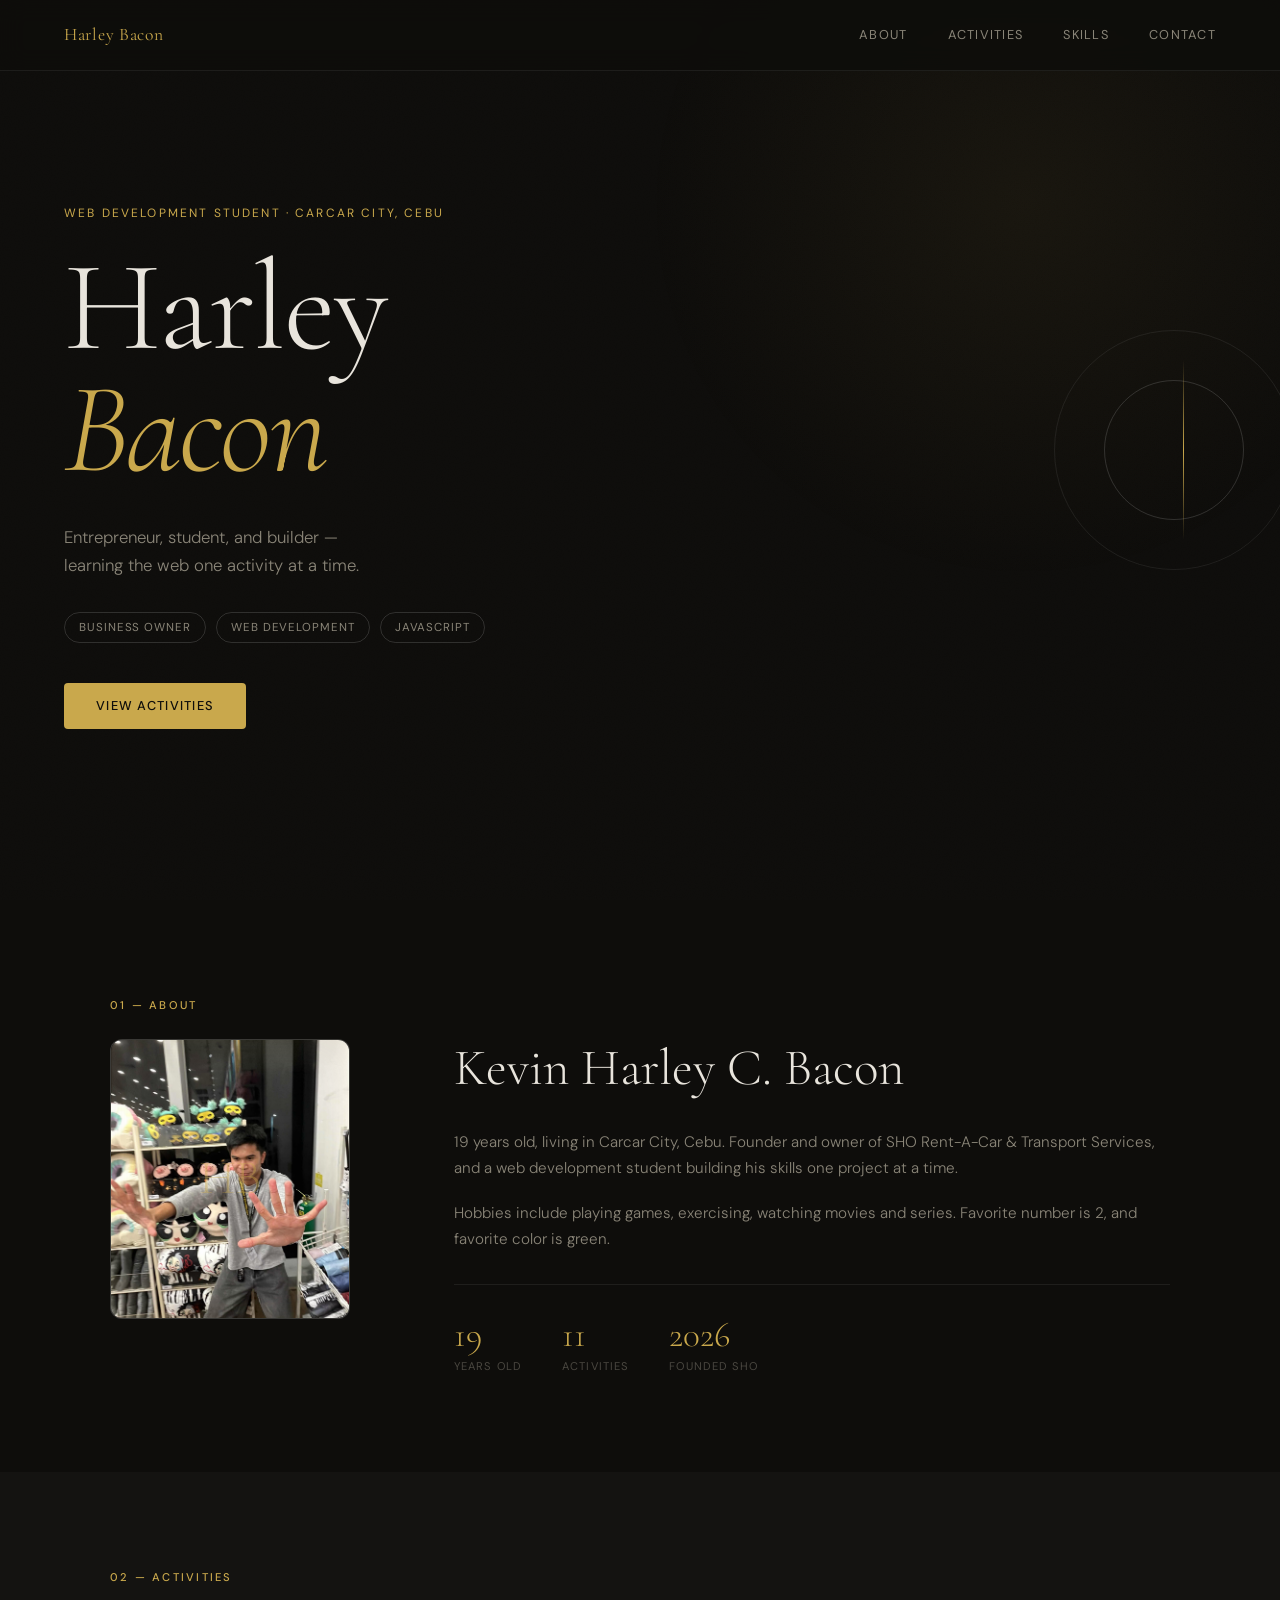
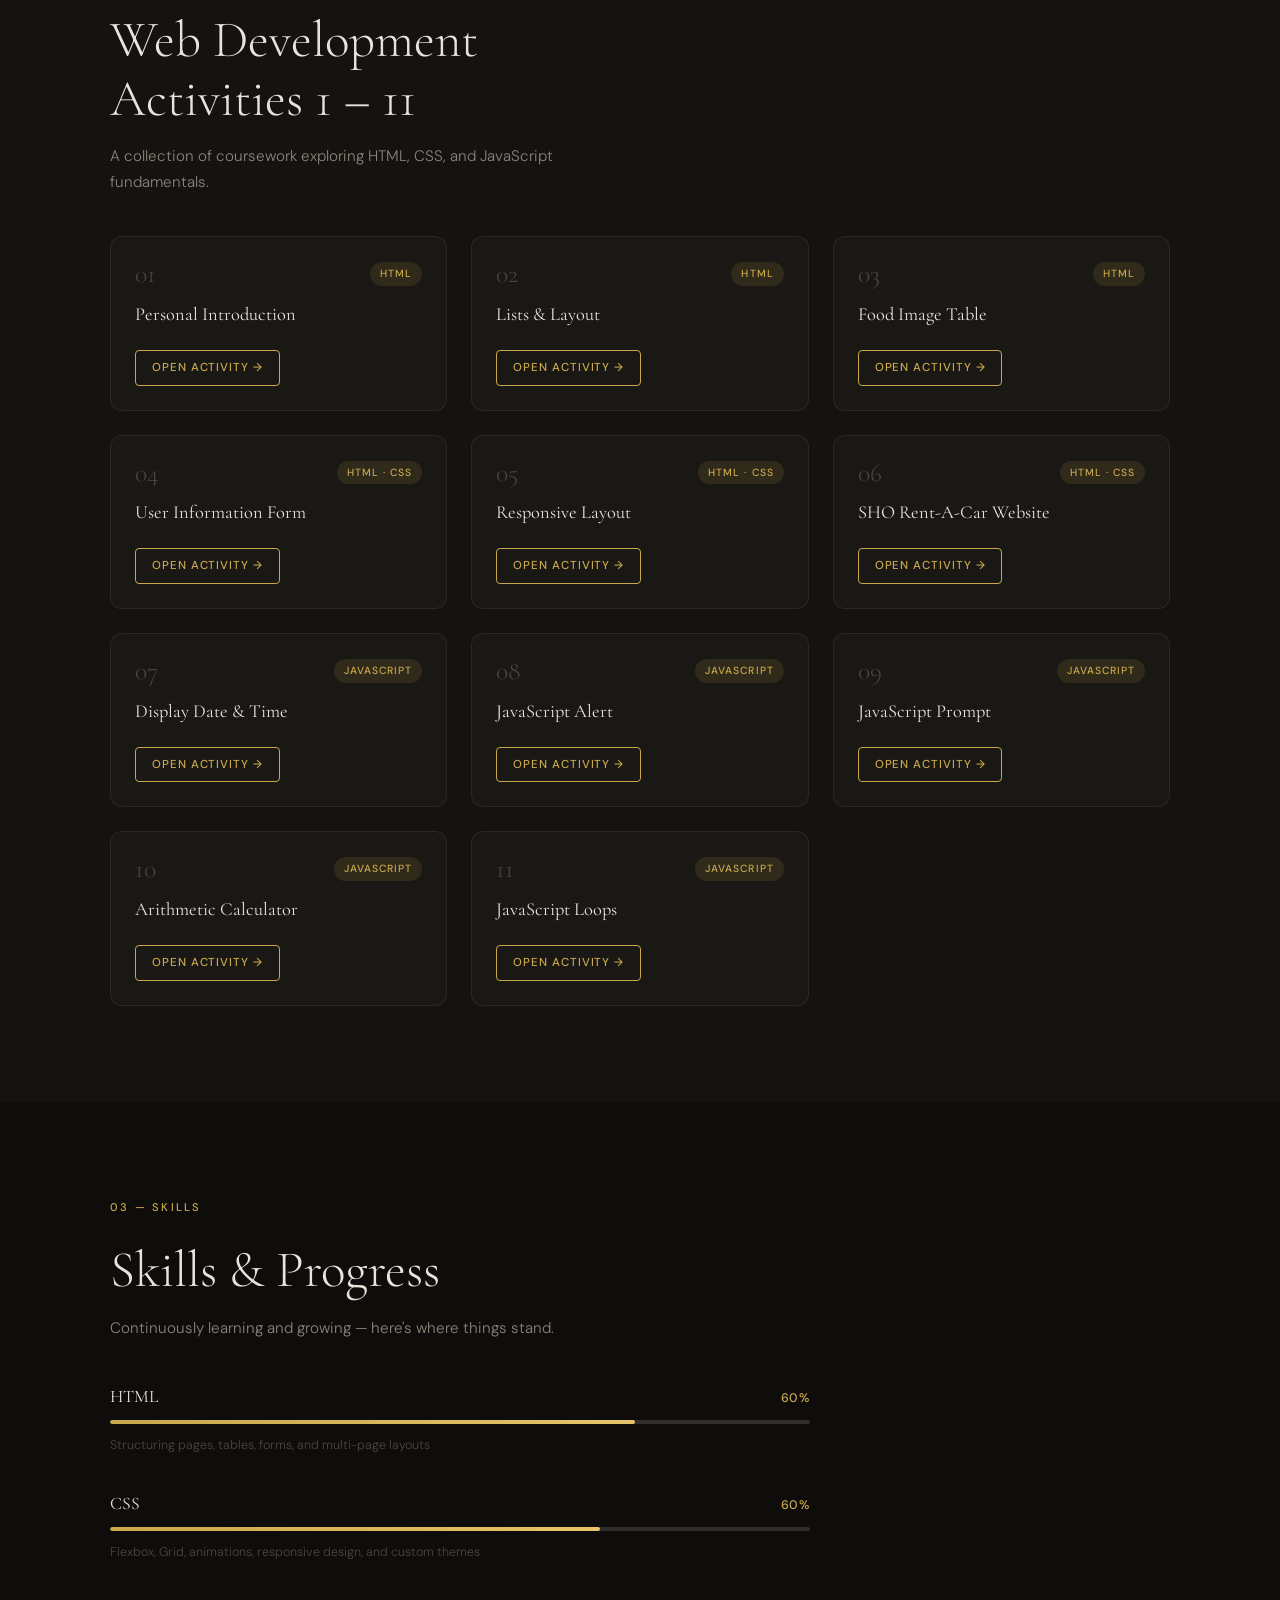
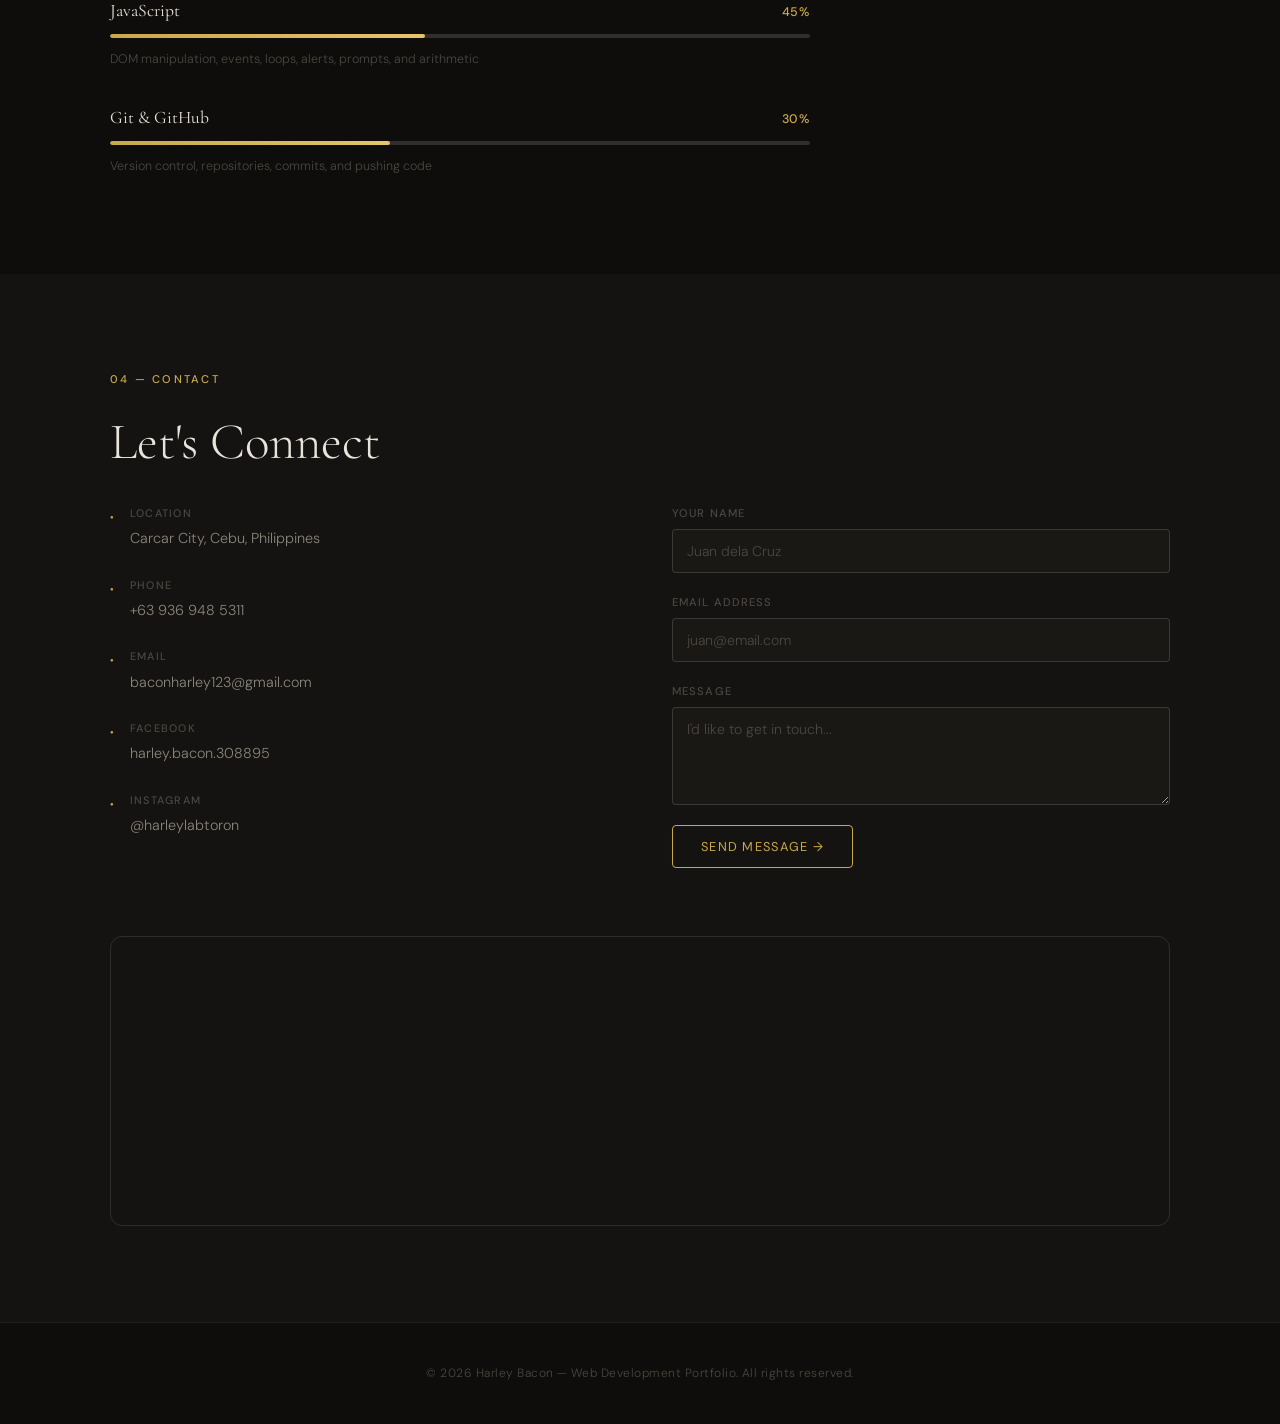
==== commit 41f91da4: "Update activity cards and convert skills section to progress bars" ====
--- a/index.html
+++ b/index.html
@@ -87,225 +87,102 @@
 
         <div class="act-grid">
 
-          <!-- Activity 1 -->
           <div class="act-card">
             <div class="act-header">
               <span class="act-num">01</span>
               <span class="act-tag">HTML</span>
             </div>
             <h3>Personal Introduction</h3>
-            <p>A basic HTML page introducing personal details — name, age, location, hobbies, and favorite color using styled inline text elements.</p>
-            <div class="act-preview act1-preview">
-              <p style="color:#2b8f4c;font-weight:bold;text-decoration:underline;font-size:13px;">I am Kevin Harley C. Bacon</p>
-              <p style="font-size:12px;"><b>Age:</b> 19 &nbsp;|&nbsp; <b>City:</b> Carcar, Cebu</p>
-              <p style="font-size:12px;">Hobbies: Gaming · Exercise · Movies</p>
-              <p style="font-size:12px;">Fave #: 2 &nbsp;|&nbsp; Fave color: <b style="color:#2b8f4c;">green</b></p>
-            </div>
             <a href="Act1-4v2/activity1.html" target="_blank" class="act-open-btn">Open Activity →</a>
           </div>
 
-          <!-- Activity 2 -->
           <div class="act-card">
             <div class="act-header">
               <span class="act-num">02</span>
               <span class="act-tag">HTML</span>
             </div>
             <h3>Lists &amp; Layout</h3>
-            <p>Ordered and unordered lists showcasing favorite F1 drivers and a travel bucket list, with a background image applied via inline CSS.</p>
-            <div class="act-preview">
-              <p style="font-size:11px;font-weight:500;margin-bottom:4px;">Top F1 Drivers</p>
-              <ol style="font-size:11px;padding-left:16px;margin:0 0 6px;">
-                <li>Max Verstappen</li>
-                <li>Ayrton Senna</li>
-                <li>Charles Leclerc</li>
-              </ol>
-              <p style="font-size:11px;font-weight:500;margin-bottom:4px;">Bucket List</p>
-              <ul style="font-size:11px;padding-left:16px;margin:0;">
-                <li>Japan · Switzerland · South Korea</li>
-              </ul>
-            </div>
             <a href="Act1-4v2/activity2.html" target="_blank" class="act-open-btn">Open Activity →</a>
           </div>
 
-          <!-- Activity 3 -->
           <div class="act-card">
             <div class="act-header">
               <span class="act-num">03</span>
               <span class="act-tag">HTML</span>
             </div>
             <h3>Food Image Table</h3>
-            <p>An HTML table displaying favorite foods with images and labels arranged in a structured grid layout.</p>
-            <div class="act-preview act3-preview">
-              <div class="food-grid-mini">
-                <div class="food-item-mini">🍤 Garlic Butter Shrimp</div>
-                <div class="food-item-mini">🍗 Korean Fried Chicken</div>
-                <div class="food-item-mini">🥩 BBQ Ribs</div>
-                <div class="food-item-mini">🍛 Katsu Curry</div>
-                <div class="food-item-mini">🍞 Garlic Bread</div>
-                <div class="food-item-mini">🥓 Brisket</div>
-              </div>
-            </div>
             <a href="Act1-4v2/activity3.html" target="_blank" class="act-open-btn">Open Activity →</a>
           </div>
 
-          <!-- Activity 4 -->
           <div class="act-card">
             <div class="act-header">
               <span class="act-num">04</span>
               <span class="act-tag">HTML · CSS</span>
             </div>
             <h3>User Information Form</h3>
-            <p>A styled registration form with text inputs, radio buttons, checkboxes, and a dropdown — built with a blue ocean CSS theme.</p>
-            <div class="act-preview act4-preview">
-              <div style="background:#caf0f8;border-radius:6px;padding:10px;font-size:11px;color:#023e8a;">
-                <div style="margin-bottom:5px;"><b>First Name:</b> <span style="background:#90e0ef;padding:2px 6px;border-radius:3px;">Kevin Harley</span></div>
-                <div style="margin-bottom:5px;"><b>Gender:</b> ● Male ○ Female</div>
-                <div><b>Hobbies:</b> ☑ Gaming ☑ Traveling</div>
-              </div>
-            </div>
             <a href="Act1-4v2/activity4v2.html" target="_blank" class="act-open-btn">Open Activity →</a>
           </div>
 
-          <!-- Activity 5 -->
           <div class="act-card">
             <div class="act-header">
               <span class="act-num">05</span>
               <span class="act-tag">HTML · CSS</span>
             </div>
             <h3>Responsive Layout</h3>
-            <p>A multi-section responsive webpage for "SHO Auto Repair Shop" featuring a header, navigation bar, content area, and footer.</p>
-            <div class="act-preview act5-preview">
-              <div style="font-size:10px;">
-                <div style="background:#333;color:#fff;padding:4px 6px;border-radius:3px 3px 0 0;text-align:center;font-weight:500;">SHO AUTO REPAIR SHOP</div>
-                <div style="background:#555;color:#ddd;padding:2px 6px;display:flex;gap:8px;font-size:9px;">
-                  <span>Home</span><span>Services</span><span>About</span><span>Contact</span>
-                </div>
-                <div style="background:#f5f5f5;color:#333;padding:5px 6px;font-size:9px;border-radius:0 0 3px 3px;">
-                  <b>SHO AUTO REPAIR SHOP</b><br>Local Auto Repair Shop, Feb 11, 2026
-                </div>
-              </div>
-            </div>
             <a href="Act 5/Activity5.html" target="_blank" class="act-open-btn">Open Activity →</a>
           </div>
 
-          <!-- Activity 6 -->
           <div class="act-card">
             <div class="act-header">
               <span class="act-num">06</span>
               <span class="act-tag">HTML · CSS</span>
             </div>
             <h3>SHO Rent-A-Car Website</h3>
-            <p>A multi-page website for SHO Rent-A-Car featuring a home page, product catalog with vehicle listings, and an about/contact page — all with a dark gold theme.</p>
-            <div class="act-preview act6-preview">
-              <div style="background:#191716;border-radius:6px;padding:8px;font-size:10px;">
-                <div style="color:#E6AF2E;font-weight:500;margin-bottom:4px;">SHO RENT-A-CAR</div>
-                <div style="display:flex;gap:6px;margin-bottom:6px;">
-                  <span style="background:#E6AF2E;color:#191716;padding:1px 5px;border-radius:3px;font-size:9px;">Home</span>
-                  <span style="color:#E0E2DB;font-size:9px;">Products</span>
-                  <span style="color:#E0E2DB;font-size:9px;">About</span>
-                </div>
-                <div style="color:#E0E2DB;font-size:9px;">Toyota Hiace · Grandia · Fortuner · Vios</div>
-              </div>
-            </div>
             <a href="Act 6/index.html" target="_blank" class="act-open-btn">Open Activity →</a>
           </div>
 
-          <!-- Activity 7 -->
           <div class="act-card">
             <div class="act-header">
               <span class="act-num">07</span>
               <span class="act-tag">JavaScript</span>
             </div>
             <h3>Display Date &amp; Time</h3>
-            <p>Introduction to JavaScript — a button that dynamically displays the current date and time by updating the DOM on click.</p>
-            <div class="act-preview">
-              <button class="demo-btn" onclick="document.getElementById('act7out').innerText = Date();" style="font-size:11px;padding:5px 10px;cursor:pointer;background:#1a1815;color:#c9a84c;border:1px solid #c9a84c;border-radius:4px;width:100%;margin-bottom:6px;">Click to show Date &amp; Time</button>
-              <p id="act7out" style="font-size:10px;color:var(--text-muted);min-height:14px;word-break:break-all;"></p>
-            </div>
             <a href="Act7-10/activity7.html" target="_blank" class="act-open-btn">Open Activity →</a>
           </div>
 
-          <!-- Activity 8 -->
           <div class="act-card">
             <div class="act-header">
               <span class="act-num">08</span>
               <span class="act-tag">JavaScript</span>
             </div>
             <h3>JavaScript Alert</h3>
-            <p>Demonstrates the JavaScript <code>alert()</code> function — a button triggers a pop-up greeting message using a predefined variable.</p>
-            <div class="act-preview">
-              <button onclick="alert('Hi Your name here, I am an alert box!');" style="font-size:11px;padding:5px 10px;cursor:pointer;background:#1a1815;color:#c9a84c;border:1px solid #c9a84c;border-radius:4px;width:100%;">Click here! (Alert)</button>
-            </div>
             <a href="Act7-10/activity8.html" target="_blank" class="act-open-btn">Open Activity →</a>
           </div>
 
-          <!-- Activity 9 -->
           <div class="act-card">
             <div class="act-header">
               <span class="act-num">09</span>
               <span class="act-tag">JavaScript</span>
             </div>
             <h3>JavaScript Prompt</h3>
-            <p>Uses <code>prompt()</code> to collect user input and dynamically display a personalized greeting message in the page.</p>
-            <div class="act-preview">
-              <button onclick="(function(){let n=prompt('Full name:','Enter full name here');document.getElementById('act9out').innerText=n?'Hello '+n+'! How are you today?':'The field is required!';})()" style="font-size:11px;padding:5px 10px;cursor:pointer;background:#1a1815;color:#c9a84c;border:1px solid #c9a84c;border-radius:4px;width:100%;margin-bottom:6px;">Click here! (Prompt)</button>
-              <p id="act9out" style="font-size:11px;color:var(--text-muted);min-height:14px;"></p>
-            </div>
             <a href="Act7-10/activity9.html" target="_blank" class="act-open-btn">Open Activity →</a>
           </div>
 
-          <!-- Activity 10 -->
           <div class="act-card">
             <div class="act-header">
               <span class="act-num">10</span>
               <span class="act-tag">JavaScript</span>
             </div>
             <h3>Arithmetic Calculator</h3>
-            <p>A form-based calculator that computes sum, difference, product, quotient, and remainder from two user-entered numbers using JS arithmetic operators.</p>
-            <div class="act-preview">
-              <div style="display:flex;gap:6px;margin-bottom:6px;">
-                <input id="a10n1" type="number" placeholder="Num 1" style="flex:1;padding:4px;font-size:11px;background:#1a1815;border:1px solid #3a3830;color:var(--text);border-radius:3px;">
-                <input id="a10n2" type="number" placeholder="Num 2" style="flex:1;padding:4px;font-size:11px;background:#1a1815;border:1px solid #3a3830;color:var(--text);border-radius:3px;">
-              </div>
-              <button onclick="(function(){const a=parseFloat(document.getElementById('a10n1').value),b=parseFloat(document.getElementById('a10n2').value);if(isNaN(a)||isNaN(b)){document.getElementById('a10out').innerHTML='Enter valid numbers.';return;}document.getElementById('a10out').innerHTML='Sum: '+(a+b).toFixed(2)+'<br>Diff: '+(a-b).toFixed(2)+'<br>Product: '+(a*b).toFixed(2)+'<br>Quotient: '+(a/b).toFixed(2)+'<br>Remainder: '+(a%b).toFixed(2);})()" style="font-size:11px;padding:4px 8px;cursor:pointer;background:#1a1815;color:#c9a84c;border:1px solid #c9a84c;border-radius:4px;width:100%;margin-bottom:6px;">Calculate</button>
-              <div id="a10out" style="font-size:10px;color:var(--text-muted);line-height:1.8;"></div>
-            </div>
             <a href="Act7-10/activity10.html" target="_blank" class="act-open-btn">Open Activity →</a>
           </div>
 
-          <!-- Activity 11 -->
-          <div class="act-card act-card-wide">
+          <div class="act-card">
             <div class="act-header">
               <span class="act-num">11</span>
               <span class="act-tag">JavaScript</span>
             </div>
             <h3>JavaScript Loops</h3>
-            <p>Demonstrates <code>for</code>, <code>while</code>, and <code>do-while</code> loops — each accepts a number and text, then repeats the output the specified number of times.</p>
-            <div class="act-preview act11-preview">
-              <div class="loop-demo-grid">
-                <div class="loop-block">
-                  <p style="font-size:10px;font-weight:500;margin-bottom:4px;color:var(--accent);">For Loop</p>
-                  <input id="a11fn" type="number" placeholder="Count" style="width:60px;padding:3px;font-size:10px;background:#1a1815;border:1px solid #3a3830;color:var(--text);border-radius:3px;margin-bottom:3px;">
-                  <input id="a11ft" type="text" placeholder="Text" style="width:90px;padding:3px;font-size:10px;background:#1a1815;border:1px solid #3a3830;color:var(--text);border-radius:3px;margin-bottom:4px;">
-                  <button onclick="(function(){let c=parseInt(document.getElementById('a11fn').value),t=document.getElementById('a11ft').value,r='';if(isNaN(c))return;for(let i=0;i<c;i++)r+=(i+1)+'. '+t+'<br>';document.getElementById('a11fo').innerHTML=r;})()" style="font-size:10px;padding:3px 7px;cursor:pointer;background:#1a1815;color:#c9a84c;border:1px solid #c9a84c;border-radius:3px;">Show</button>
-                  <div id="a11fo" style="font-size:10px;color:var(--text-muted);margin-top:4px;max-height:60px;overflow-y:auto;"></div>
-                </div>
-                <div class="loop-block">
-                  <p style="font-size:10px;font-weight:500;margin-bottom:4px;color:var(--accent);">While Loop</p>
-                  <input id="a11wn" type="number" placeholder="Count" style="width:60px;padding:3px;font-size:10px;background:#1a1815;border:1px solid #3a3830;color:var(--text);border-radius:3px;margin-bottom:3px;">
-                  <input id="a11wt" type="text" placeholder="Text" style="width:90px;padding:3px;font-size:10px;background:#1a1815;border:1px solid #3a3830;color:var(--text);border-radius:3px;margin-bottom:4px;">
-                  <button onclick="(function(){let c=parseInt(document.getElementById('a11wn').value),t=document.getElementById('a11wt').value,r='',i=0;if(isNaN(c))return;while(i<c){r+=(i+1)+'. '+t+'<br>';i++;}document.getElementById('a11wo').innerHTML=r;})()" style="font-size:10px;padding:3px 7px;cursor:pointer;background:#1a1815;color:#c9a84c;border:1px solid #c9a84c;border-radius:3px;">Show</button>
-                  <div id="a11wo" style="font-size:10px;color:var(--text-muted);margin-top:4px;max-height:60px;overflow-y:auto;"></div>
-                </div>
-                <div class="loop-block">
-                  <p style="font-size:10px;font-weight:500;margin-bottom:4px;color:var(--accent);">Do-While Loop</p>
-                  <input id="a11dn" type="number" placeholder="Count" style="width:60px;padding:3px;font-size:10px;background:#1a1815;border:1px solid #3a3830;color:var(--text);border-radius:3px;margin-bottom:3px;">
-                  <input id="a11dt" type="text" placeholder="Text" style="width:90px;padding:3px;font-size:10px;background:#1a1815;border:1px solid #3a3830;color:var(--text);border-radius:3px;margin-bottom:4px;">
-                  <button onclick="(function(){let c=parseInt(document.getElementById('a11dn').value),t=document.getElementById('a11dt').value,r='',i=0;if(isNaN(c)||c<=0){document.getElementById('a11do').innerHTML='';return;}do{r+=(i+1)+'. '+t+'<br>';i++;}while(i<c);document.getElementById('a11do').innerHTML=r;})()" style="font-size:10px;padding:3px 7px;cursor:pointer;background:#1a1815;color:#c9a84c;border:1px solid #c9a84c;border-radius:3px;">Show</button>
-                  <div id="a11do" style="font-size:10px;color:var(--text-muted);margin-top:4px;max-height:60px;overflow-y:auto;"></div>
-                </div>
-              </div>
-            </div>
             <a href="activity11/activity11.html" target="_blank" class="act-open-btn">Open Activity →</a>
           </div>
 
@@ -317,28 +194,55 @@
     <section id="skills" class="section">
       <div class="section-inner">
         <div class="section-label">03 &mdash; Skills</div>
-        <h2 class="section-heading">What Harley Does Well</h2>
-        <div class="skills-grid">
-          <div class="skill-card">
-            <div class="skill-num">01</div>
-            <h3>HTML</h3>
-            <p>Structuring web pages with semantic markup — forms, tables, lists, images, and multi-page layouts.</p>
-          </div>
-          <div class="skill-card">
-            <div class="skill-num">02</div>
-            <h3>CSS</h3>
-            <p>Styling and layout with Flexbox, Grid, responsive design, animations, and custom themes.</p>
-          </div>
-          <div class="skill-card">
-            <div class="skill-num">03</div>
-            <h3>JavaScript</h3>
-            <p>DOM manipulation, event handling, alerts, prompts, arithmetic operators, and loops.</p>
-          </div>
-          <div class="skill-card">
-            <div class="skill-num">04</div>
-            <h3>Business Operations</h3>
-            <p>Founder and operator of SHO Rent-A-Car — managing fleet, bookings, and customer service.</p>
-          </div>
+        <h2 class="section-heading">Skills &amp; Progress</h2>
+        <p class="venture-sub">Continuously learning and growing — here's where things stand.</p>
+
+        <div class="skills-progress">
+
+          <div class="skill-bar-item">
+            <div class="skill-bar-header">
+              <span class="skill-bar-name">HTML</span>
+              <span class="skill-bar-pct" data-pct="75">0%</span>
+            </div>
+            <div class="skill-bar-track">
+              <div class="skill-bar-fill" data-width="75"></div>
+            </div>
+            <span class="skill-bar-label">Structuring pages, tables, forms, and multi-page layouts</span>
+          </div>
+
+          <div class="skill-bar-item">
+            <div class="skill-bar-header">
+              <span class="skill-bar-name">CSS</span>
+              <span class="skill-bar-pct" data-pct="70">0%</span>
+            </div>
+            <div class="skill-bar-track">
+              <div class="skill-bar-fill" data-width="70"></div>
+            </div>
+            <span class="skill-bar-label">Flexbox, Grid, animations, responsive design, and custom themes</span>
+          </div>
+
+          <div class="skill-bar-item">
+            <div class="skill-bar-header">
+              <span class="skill-bar-name">JavaScript</span>
+              <span class="skill-bar-pct" data-pct="45">0%</span>
+            </div>
+            <div class="skill-bar-track">
+              <div class="skill-bar-fill" data-width="45"></div>
+            </div>
+            <span class="skill-bar-label">DOM manipulation, events, loops, alerts, prompts, and arithmetic</span>
+          </div>
+
+          <div class="skill-bar-item">
+            <div class="skill-bar-header">
+              <span class="skill-bar-name">Git &amp; GitHub</span>
+              <span class="skill-bar-pct" data-pct="40">0%</span>
+            </div>
+            <div class="skill-bar-track">
+              <div class="skill-bar-fill" data-width="40"></div>
+            </div>
+            <span class="skill-bar-label">Version control, repositories, commits, and pushing code</span>
+          </div>
+
         </div>
       </div>
     </section>
@@ -433,10 +337,38 @@
       });
     });
 
+    // Animate skill bars when scrolled into view
+    function animateSkillBars() {
+      document.querySelectorAll('.skill-bar-item').forEach(item => {
+        const fill = item.querySelector('.skill-bar-fill');
+        const pctEl = item.querySelector('.skill-bar-pct');
+        const target = parseInt(fill.getAttribute('data-width'));
+        fill.style.width = target + '%';
+        let current = 0;
+        const step = Math.ceil(target / 40);
+        const interval = setInterval(() => {
+          current = Math.min(current + step, target);
+          pctEl.textContent = current + '%';
+          if (current >= target) clearInterval(interval);
+        }, 30);
+      });
+    }
+
+    const skillObserver = new IntersectionObserver(entries => {
+      entries.forEach(e => {
+        if (e.isIntersecting) {
+          animateSkillBars();
+          skillObserver.disconnect();
+        }
+      });
+    }, { threshold: 0.3 });
+    const skillsSection = document.getElementById('skills');
+    if (skillsSection) skillObserver.observe(skillsSection);
+
     const observer = new IntersectionObserver(entries => {
       entries.forEach(e => { if (e.isIntersecting) e.target.classList.add('visible'); });
     }, { threshold: 0.1 });
-    document.querySelectorAll('.section, .act-card, .skill-card').forEach(el => observer.observe(el));
+    document.querySelectorAll('.section, .act-card, .skill-bar-item').forEach(el => observer.observe(el));
   </script>
 
 </body>
--- a/portfolio.css
+++ b/portfolio.css
@@ -324,28 +324,59 @@
   display: flex; flex-direction: column; gap: 2px;
 }
 
-/* ─── Skills ─────────────────────────────────────────────────*/
-.skills-grid {
-  display: grid; grid-template-columns: repeat(auto-fit, minmax(220px, 1fr));
-  gap: 1.5rem;
-}
-.skill-card {
-  padding: 2rem 1.5rem;
-  border: 0.5px solid var(--border); border-radius: var(--radius-lg);
-  background: var(--surface); transition: border-color var(--transition);
-  opacity: 0; transform: translateY(16px);
-}
-.skill-card.visible { opacity: 1; transform: none; }
-.skill-card:hover { border-color: var(--border-strong); }
-.skill-num {
-  font-family: var(--font-display); font-size: 2rem;
-  font-weight: 300; color: var(--text-faint); line-height: 1; margin-bottom: 1rem;
-}
-.skill-card h3 {
-  font-family: var(--font-display); font-size: 1.15rem;
-  font-weight: 400; color: var(--text); margin-bottom: 0.6rem;
-}
-.skill-card p { font-size: 0.83rem; color: var(--text-muted); line-height: 1.65; }
+/* ─── Skills Progress Bars ───────────────────────────────────*/
+.skills-progress {
+  display: flex;
+  flex-direction: column;
+  gap: 2rem;
+  max-width: 700px;
+}
+.skill-bar-item {
+  opacity: 0;
+  transform: translateX(-16px);
+  transition: opacity 0.6s ease, transform 0.6s ease;
+}
+.skill-bar-item.visible { opacity: 1; transform: none; }
+.skill-bar-header {
+  display: flex;
+  justify-content: space-between;
+  align-items: baseline;
+  margin-bottom: 8px;
+}
+.skill-bar-name {
+  font-family: var(--font-display);
+  font-size: 1.1rem;
+  font-weight: 400;
+  color: var(--text);
+}
+.skill-bar-pct {
+  font-size: 0.78rem;
+  font-weight: 500;
+  color: var(--accent);
+  letter-spacing: 0.06em;
+  min-width: 36px;
+  text-align: right;
+}
+.skill-bar-track {
+  width: 100%;
+  height: 4px;
+  background: var(--border-strong);
+  border-radius: 99px;
+  overflow: hidden;
+  margin-bottom: 6px;
+}
+.skill-bar-fill {
+  height: 100%;
+  width: 0%;
+  background: linear-gradient(to right, var(--accent), var(--accent-light));
+  border-radius: 99px;
+  transition: width 1.1s cubic-bezier(0.4, 0, 0.2, 1);
+}
+.skill-bar-label {
+  font-size: 0.78rem;
+  color: var(--text-faint);
+  line-height: 1.5;
+}
 
 /* ─── Contact ────────────────────────────────────────────────*/
 .contact-grid {
@@ -427,6 +458,6 @@
   .footer { padding: 2rem 1.5rem; }
 }
 @media (max-width: 480px) {
-  .skills-grid { grid-template-columns: 1fr; }
+  .skills-progress { max-width: 100%; }
   .nav-links { display: none; }
 }
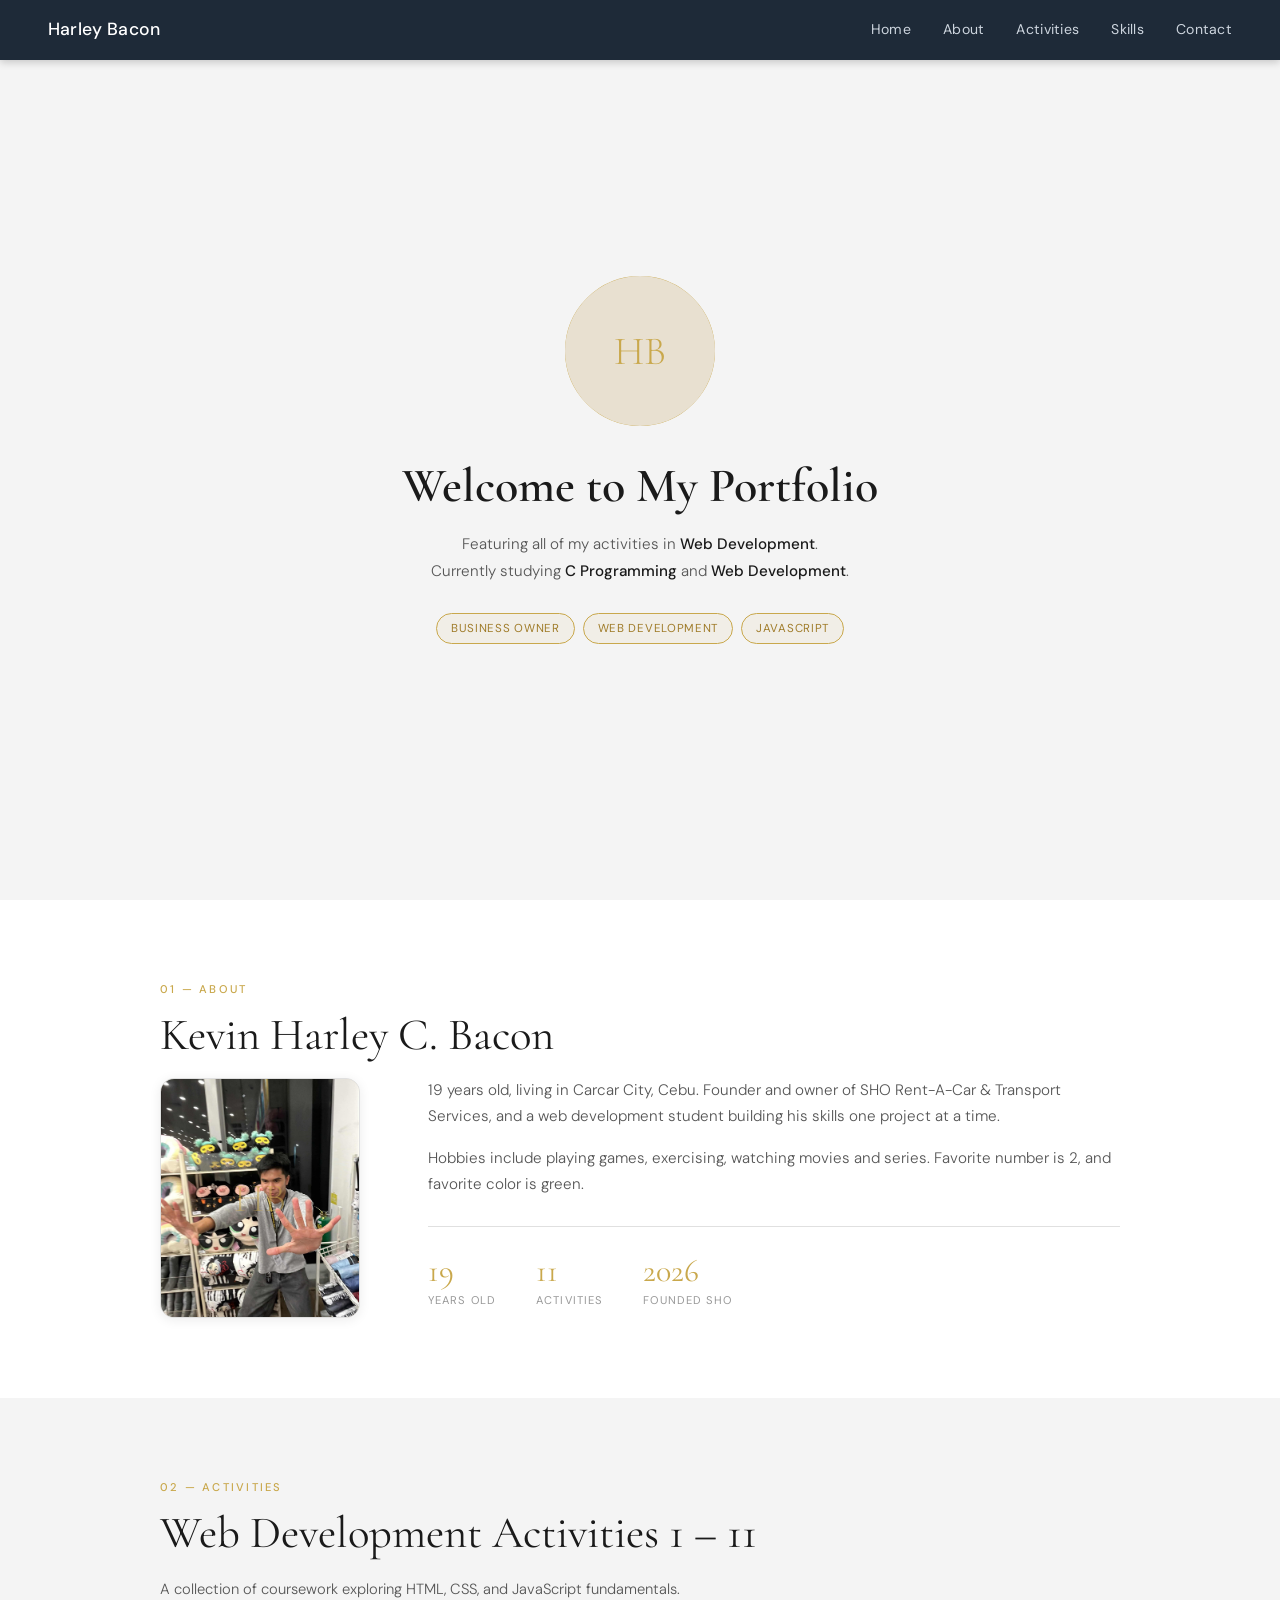
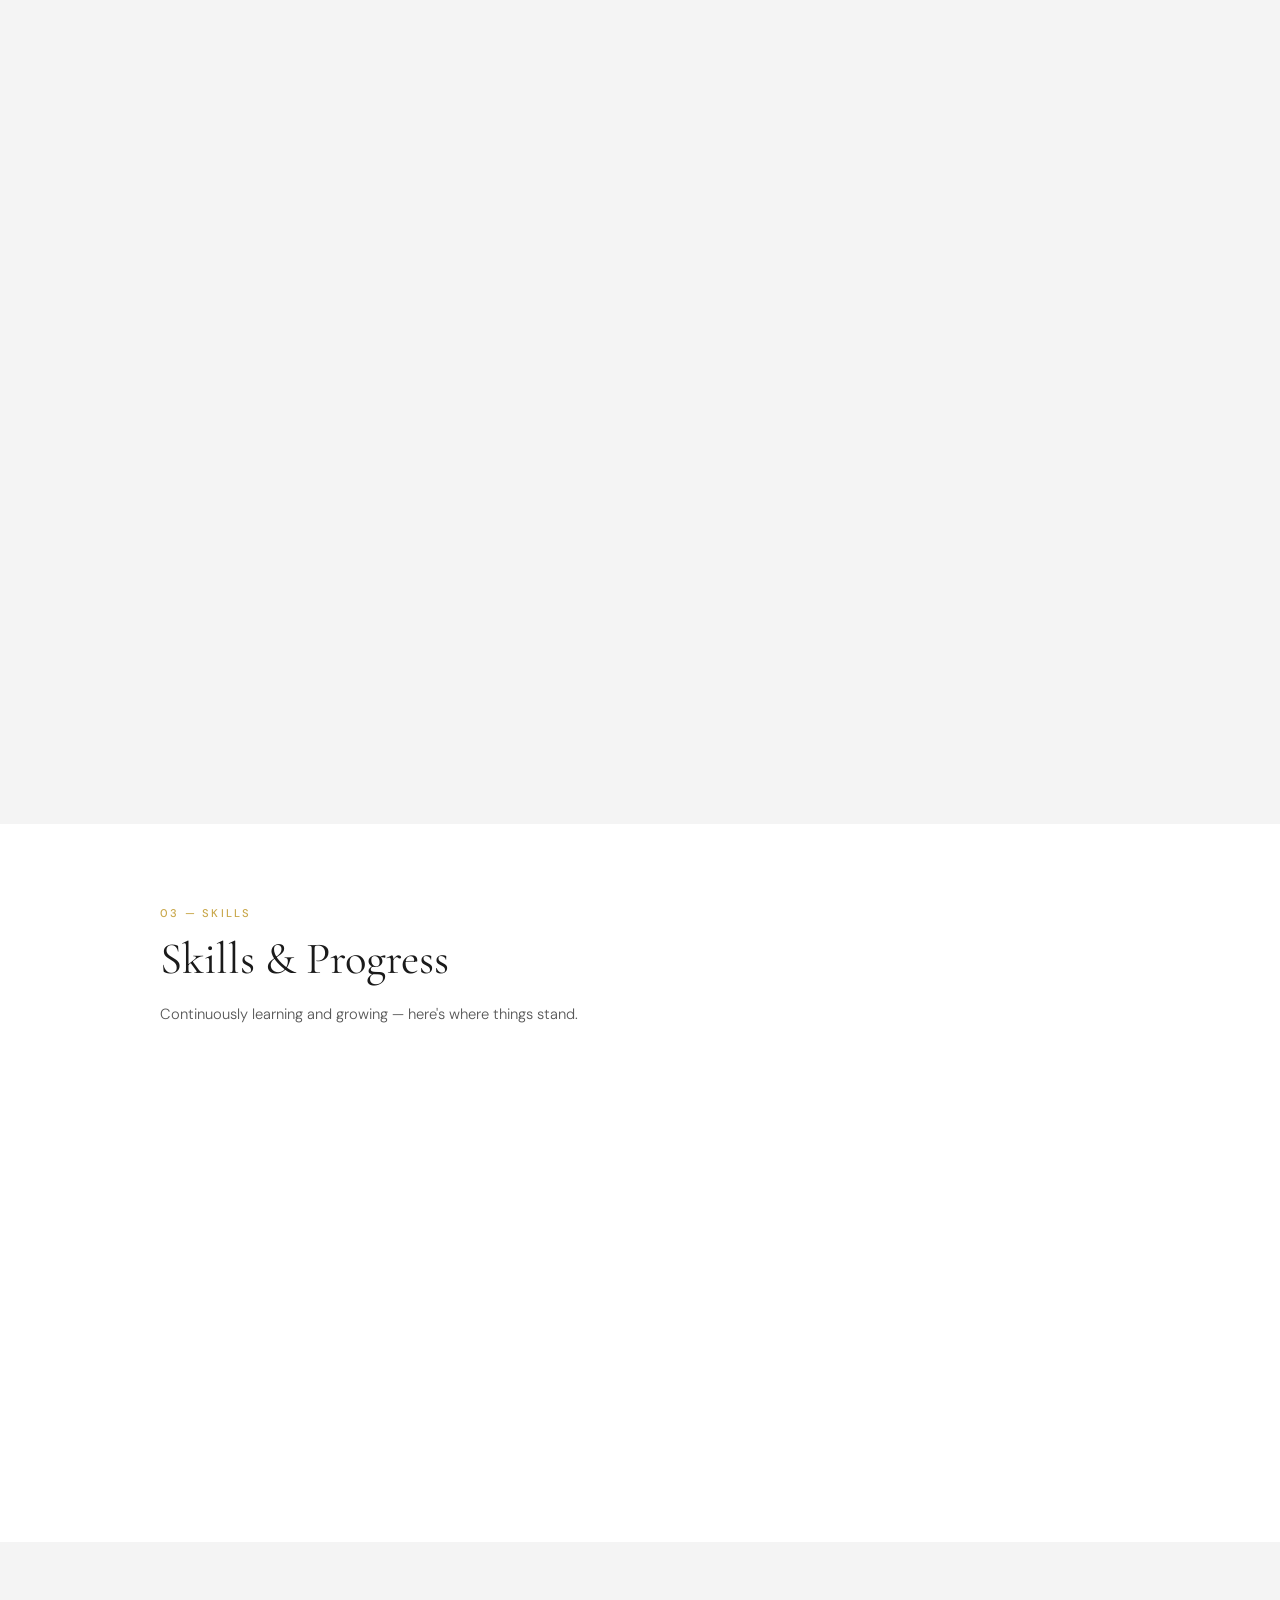
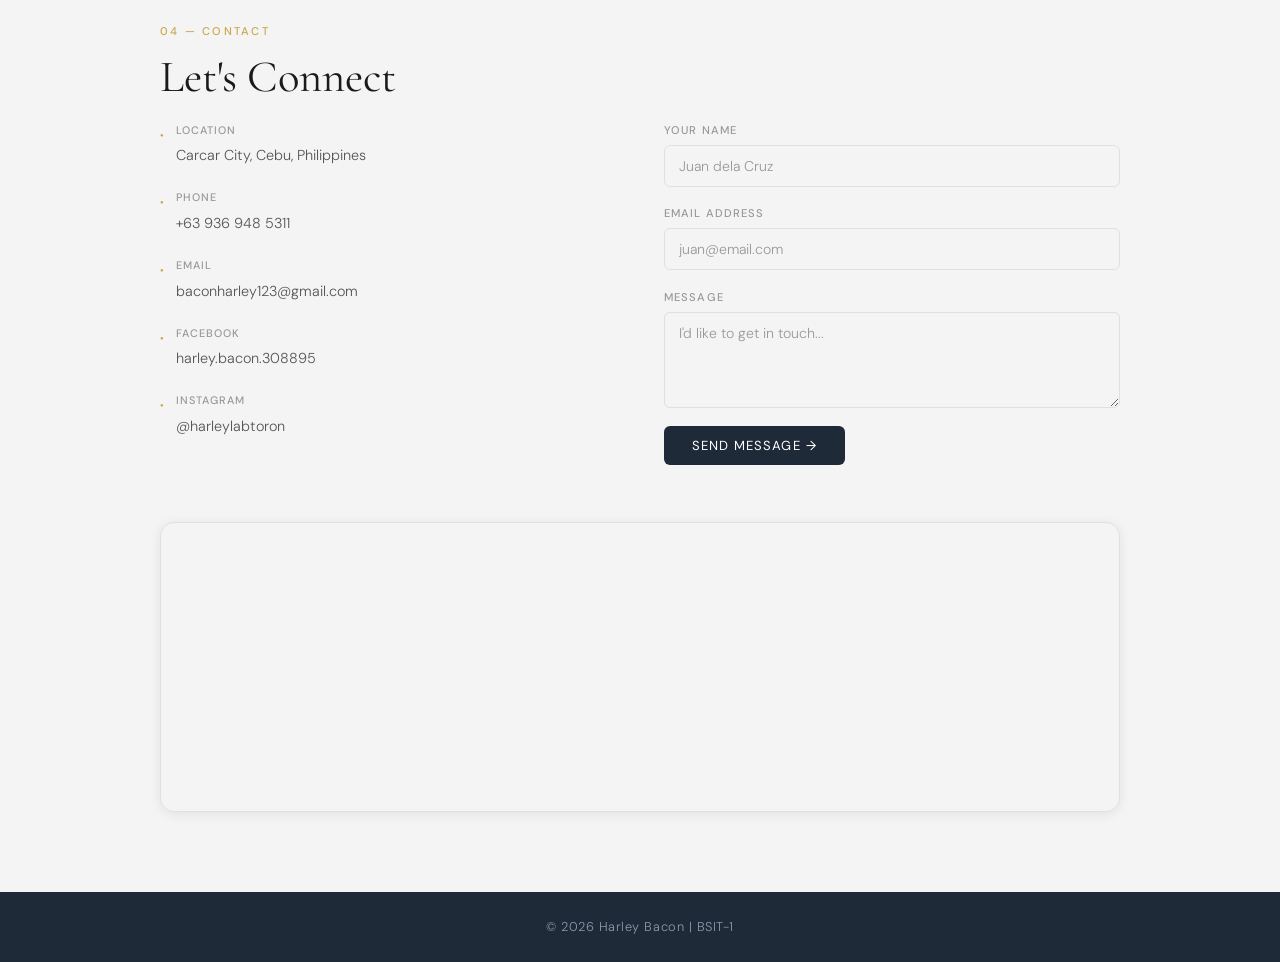
==== commit 0d6a380e: "simpler portfolio ui" ====
--- a/index.html
+++ b/index.html
@@ -11,11 +11,11 @@
 </head>
 <body>
 
-  <div class="noise"></div>
-
+  <!-- NAV -->
   <nav class="nav">
     <span class="nav-name">Harley Bacon</span>
     <div class="nav-links">
+      <a href="#home">Home</a>
       <a href="#about">About</a>
       <a href="#activities">Activities</a>
       <a href="#skills">Skills</a>
@@ -23,40 +23,39 @@
     </div>
   </nav>
 
-  <header class="hero">
-    <div class="hero-inner">
-      <p class="hero-eyebrow">Web Development Student · Carcar City, Cebu</p>
-      <h1 class="hero-name">Harley<br><em>Bacon</em></h1>
-      <p class="hero-tagline">Entrepreneur, student, and builder —<br>learning the web one activity at a time.</p>
-      <div class="hero-tags">
-        <span class="pill">Business Owner</span>
-        <span class="pill">Web Development</span>
-        <span class="pill">JavaScript</span>
-      </div>
-      <a href="#activities" class="hero-cta">View Activities</a>
-    </div>
-    <div class="hero-decor">
-      <div class="decor-line"></div>
-      <div class="decor-circle"></div>
-      <div class="decor-ring"></div>
-    </div>
-  </header>
-
   <main>
 
+    <!-- HOME -->
+    <section id="home" class="section home-section">
+      <div class="home-inner">
+        <div class="home-photo">
+          <img src="Images/harley.jpg" alt="Harley Bacon" onerror="this.parentElement.classList.add('no-img')">
+          <div class="home-photo-fallback">HB</div>
+        </div>
+        <h1 class="home-title">Welcome to My Portfolio</h1>
+        <p class="home-sub">
+          Featuring all of my activities in <strong>Web Development</strong>.<br>
+          Currently studying <strong>C Programming</strong> and <strong>Web Development</strong>.
+        </p>
+        <div class="home-tags">
+          <span class="pill">Business Owner</span>
+          <span class="pill">Web Development</span>
+          <span class="pill">JavaScript</span>
+        </div>
+      </div>
+    </section>
+
     <!-- ABOUT -->
-    <section id="about" class="section">
+    <section id="about" class="section section-alt">
       <div class="section-inner">
         <div class="section-label">01 &mdash; About</div>
+        <h2 class="section-heading">Kevin Harley C. Bacon</h2>
         <div class="about-grid">
-          <div class="about-photo">
-            <div class="photo-frame">
-              <img src="Images/harley.jpg" alt="Harley Bacon" onerror="this.parentElement.classList.add('no-img')">
-              <div class="photo-placeholder">HB</div>
-            </div>
+          <div class="photo-frame">
+            <img src="Images/harley.jpg" alt="Harley Bacon" onerror="this.parentElement.classList.add('no-img')">
+            <div class="photo-placeholder">HB</div>
           </div>
           <div class="about-text">
-            <h2 class="section-heading">Kevin Harley C. Bacon</h2>
             <p>19 years old, living in Carcar City, Cebu. Founder and owner of SHO Rent-A-Car &amp; Transport Services, and a web development student building his skills one project at a time.</p>
             <p>Hobbies include playing games, exercising, watching movies and series. Favorite number is 2, and favorite color is green.</p>
             <div class="about-stats">
@@ -79,12 +78,11 @@
     </section>
 
     <!-- ACTIVITIES -->
-    <section id="activities" class="section section-alt">
+    <section id="activities" class="section">
       <div class="section-inner">
         <div class="section-label">02 &mdash; Activities</div>
-        <h2 class="section-heading">Web Development<br>Activities 1 &ndash; 11</h2>
-        <p class="venture-sub">A collection of coursework exploring HTML, CSS, and JavaScript fundamentals.</p>
-
+        <h2 class="section-heading">Web Development Activities 1 &ndash; 11</h2>
+        <p class="section-sub">A collection of coursework exploring HTML, CSS, and JavaScript fundamentals.</p>
         <div class="act-grid">
 
           <div class="act-card">
@@ -191,12 +189,11 @@
     </section>
 
     <!-- SKILLS -->
-    <section id="skills" class="section">
+    <section id="skills" class="section section-alt">
       <div class="section-inner">
         <div class="section-label">03 &mdash; Skills</div>
         <h2 class="section-heading">Skills &amp; Progress</h2>
-        <p class="venture-sub">Continuously learning and growing — here's where things stand.</p>
-
+        <p class="section-sub">Continuously learning and growing — here's where things stand.</p>
         <div class="skills-progress">
 
           <div class="skill-bar-item">
@@ -248,11 +245,12 @@
     </section>
 
     <!-- CONTACT -->
-    <section id="contact" class="section section-alt">
+    <section id="contact" class="section">
       <div class="section-inner">
         <div class="section-label">04 &mdash; Contact</div>
         <h2 class="section-heading">Let's Connect</h2>
         <div class="contact-grid">
+
           <div class="contact-details">
             <div class="c-item">
               <span class="c-icon">&#9679;</span>
@@ -307,6 +305,7 @@
             <button type="submit" class="submit-btn">Send Message &rarr;</button>
             <p class="form-note" id="form-note"></p>
           </form>
+
         </div>
 
         <div class="map-wrap">
@@ -318,7 +317,7 @@
   </main>
 
   <footer class="footer">
-    <p>&copy; 2026 Harley Bacon &mdash; Web Development Portfolio. All rights reserved.</p>
+    <p>&copy; 2026 Harley Bacon | BSIT-1</p>
   </footer>
 
   <script>
@@ -326,49 +325,18 @@
       e.preventDefault();
       const note = document.getElementById('form-note');
       note.textContent = 'Thanks! Your message has been sent.';
-      note.style.color = '#4a7c4e';
+      note.style.color = '#c9a84c';
       e.target.reset();
     }
 
-    document.querySelectorAll('a[href^="#"]').forEach(a => {
-      a.addEventListener('click', e => {
-        e.preventDefault();
-        document.querySelector(a.getAttribute('href')).scrollIntoView({ behavior: 'smooth' });
-      });
+    // Set skill bar widths and percentages immediately
+    document.querySelectorAll('.skill-bar-item').forEach(item => {
+      const fill = item.querySelector('.skill-bar-fill');
+      const pctEl = item.querySelector('.skill-bar-pct');
+      const target = parseInt(fill.getAttribute('data-width'));
+      fill.style.width = target + '%';
+      pctEl.textContent = target + '%';
     });
-
-    // Animate skill bars when scrolled into view
-    function animateSkillBars() {
-      document.querySelectorAll('.skill-bar-item').forEach(item => {
-        const fill = item.querySelector('.skill-bar-fill');
-        const pctEl = item.querySelector('.skill-bar-pct');
-        const target = parseInt(fill.getAttribute('data-width'));
-        fill.style.width = target + '%';
-        let current = 0;
-        const step = Math.ceil(target / 40);
-        const interval = setInterval(() => {
-          current = Math.min(current + step, target);
-          pctEl.textContent = current + '%';
-          if (current >= target) clearInterval(interval);
-        }, 30);
-      });
-    }
-
-    const skillObserver = new IntersectionObserver(entries => {
-      entries.forEach(e => {
-        if (e.isIntersecting) {
-          animateSkillBars();
-          skillObserver.disconnect();
-        }
-      });
-    }, { threshold: 0.3 });
-    const skillsSection = document.getElementById('skills');
-    if (skillsSection) skillObserver.observe(skillsSection);
-
-    const observer = new IntersectionObserver(entries => {
-      entries.forEach(e => { if (e.isIntersecting) e.target.classList.add('visible'); });
-    }, { threshold: 0.1 });
-    document.querySelectorAll('.section, .act-card, .skill-bar-item').forEach(el => observer.observe(el));
   </script>
 
 </body>
--- a/portfolio.css
+++ b/portfolio.css
@@ -2,22 +2,23 @@
 *, *::before, *::after { box-sizing: border-box; margin: 0; padding: 0; }
 
 :root {
-  --bg: #0e0d0b;
-  --bg-alt: #141311;
-  --surface: #1a1815;
-  --border: rgba(255,255,255,0.07);
-  --border-strong: rgba(255,255,255,0.14);
-  --text: #e8e4dc;
-  --text-muted: #8a8578;
-  --text-faint: #4a4740;
+  --bg: #f4f4f4;
+  --bg-alt: #ffffff;
+  --surface: #ffffff;
+  --nav-bg: #1e2a38;
+  --border: #e0e0e0;
+  --text: #1a1a1a;
+  --text-muted: #555555;
+  --text-faint: #999999;
   --accent: #c9a84c;
   --accent-light: #e6c46a;
-  --accent-dim: rgba(201,168,76,0.12);
+  --accent-dark: #a07c2a;
   --font-display: 'Cormorant Garamond', Georgia, serif;
   --font-body: 'DM Sans', sans-serif;
-  --radius: 4px;
-  --radius-lg: 12px;
-  --transition: 0.3s cubic-bezier(0.4, 0, 0.2, 1);
+  --radius: 6px;
+  --radius-lg: 14px;
+  --shadow: 0 2px 12px rgba(0,0,0,0.08);
+  --transition: 0.25s ease;
 }
 
 html { scroll-behavior: smooth; font-size: 16px; }
@@ -28,186 +29,177 @@
   font-family: var(--font-body);
   font-weight: 300;
   line-height: 1.7;
-  overflow-x: hidden;
-}
-
-/* ─── Noise Overlay ──────────────────────────────────────────*/
-.noise {
-  position: fixed; inset: 0; z-index: 0; pointer-events: none;
-  background-image: url("data:image/svg+xml,%3Csvg viewBox='0 0 200 200' xmlns='http://www.w3.org/2000/svg'%3E%3Cfilter id='n'%3E%3CfeTurbulence type='fractalNoise' baseFrequency='0.85' numOctaves='4' stitchTiles='stitch'/%3E%3C/filter%3E%3Crect width='100%25' height='100%25' filter='url(%23n)' opacity='0.04'/%3E%3C/svg%3E");
-  background-size: 200px 200px;
-  opacity: 0.4;
 }
 
 /* ─── Navigation ─────────────────────────────────────────────*/
 .nav {
   position: fixed; top: 0; left: 0; right: 0; z-index: 100;
   display: flex; justify-content: space-between; align-items: center;
-  padding: 1.25rem 4rem;
-  background: rgba(14,13,11,0.85);
-  backdrop-filter: blur(12px);
-  border-bottom: 0.5px solid var(--border);
+  padding: 0 3rem;
+  height: 60px;
+  background: var(--nav-bg);
+  box-shadow: 0 2px 8px rgba(0,0,0,0.2);
 }
 .nav-name {
-  font-family: var(--font-display);
+  font-family: var(--font-body);
   font-size: 1.1rem;
+  font-weight: 500;
+  color: #ffffff;
+  letter-spacing: 0.01em;
+}
+.nav-links { display: flex; gap: 2rem; }
+.nav-links a {
+  font-size: 0.88rem;
   font-weight: 400;
-  letter-spacing: 0.04em;
-  color: var(--accent);
-}
-.nav-links { display: flex; gap: 2.5rem; }
-.nav-links a {
-  font-size: 0.8rem;
-  font-weight: 400;
-  letter-spacing: 0.1em;
-  text-transform: uppercase;
-  color: var(--text-muted);
+  color: #cdd5de;
   text-decoration: none;
   transition: color var(--transition);
-}
-.nav-links a:hover { color: var(--text); }
-
-/* ─── Hero ───────────────────────────────────────────────────*/
-.hero {
-  position: relative;
+  letter-spacing: 0.02em;
+}
+.nav-links a:hover { color: var(--accent); }
+
+/* ─── Sections ───────────────────────────────────────────────*/
+.section {
+  padding: 80px 2rem;
+}
+.section.visible { opacity: 1; transform: none; }
+.section-alt { background: var(--bg-alt); }
+.section-inner { max-width: 960px; margin: 0 auto; }
+
+.section-label {
+  font-size: 0.7rem;
+  font-weight: 500;
+  letter-spacing: 0.2em;
+  text-transform: uppercase;
+  color: var(--accent);
+  margin-bottom: 0.6rem;
+}
+.section-heading {
+  font-family: var(--font-display);
+  font-size: clamp(1.8rem, 3.5vw, 2.8rem);
+  font-weight: 400;
+  color: var(--text);
+  margin-bottom: 1rem;
+  line-height: 1.2;
+}
+.section-sub {
+  color: var(--text-muted);
+  font-size: 0.92rem;
+  margin-bottom: 2.5rem;
+  max-width: 520px;
+}
+
+/* ─── Home ───────────────────────────────────────────────────*/
+.home-section {
   min-height: 100vh;
   display: flex;
   align-items: center;
-  padding: 8rem 4rem 6rem;
-  overflow: hidden;
-}
-.hero::before {
-  content: '';
-  position: absolute;
-  top: -20%; right: -10%;
-  width: 60vw; height: 60vw;
+  justify-content: center;
+  text-align: center;
+  padding-top: 100px;
+  background: var(--bg);
+}
+.home-inner { max-width: 600px; margin: 0 auto; }
+
+.home-photo {
+  position: relative;
+  width: 150px; height: 150px;
+  margin: 0 auto 2rem;
+}
+.home-photo img {
+  width: 100%; height: 100%;
   border-radius: 50%;
-  background: radial-gradient(circle, rgba(201,168,76,0.06) 0%, transparent 70%);
-  pointer-events: none;
-}
-.hero-inner { position: relative; z-index: 1; max-width: 680px; }
-
-.hero-eyebrow {
-  font-size: 0.75rem; font-weight: 400;
-  letter-spacing: 0.18em; text-transform: uppercase;
-  color: var(--accent); margin-bottom: 1.5rem;
-  opacity: 0; animation: fadeUp 0.8s 0.1s forwards;
-}
-.hero-name {
-  font-family: var(--font-display);
-  font-size: clamp(4rem, 10vw, 8rem);
-  font-weight: 300; line-height: 0.95;
-  letter-spacing: -0.02em; margin-bottom: 2rem;
-  color: var(--text);
-  opacity: 0; animation: fadeUp 0.8s 0.25s forwards;
-}
-.hero-name em { font-style: italic; color: var(--accent); }
-.hero-tagline {
-  font-size: 1.05rem; font-weight: 300;
-  color: var(--text-muted); line-height: 1.7;
-  margin-bottom: 2rem; max-width: 420px;
-  opacity: 0; animation: fadeUp 0.8s 0.4s forwards;
-}
-.hero-tags {
-  display: flex; flex-wrap: wrap; gap: 10px;
-  margin-bottom: 2.5rem;
-  opacity: 0; animation: fadeUp 0.8s 0.55s forwards;
+  object-fit: cover;
+  border: 3px solid var(--accent);
+  display: block;
+}
+.home-photo.no-img img { display: none; }
+.home-photo-fallback {
+  position: absolute; inset: 0;
+  display: flex; align-items: center; justify-content: center;
+  border-radius: 50%;
+  background: #e8e0d0;
+  font-family: var(--font-display);
+  font-size: 2.5rem;
+  font-weight: 300;
+  color: var(--accent);
+}
+
+.home-title {
+  font-family: var(--font-display);
+  font-size: clamp(2rem, 5vw, 3rem);
+  font-weight: 600;
+  color: var(--text);
+  margin-bottom: 1rem;
+  line-height: 1.2;
+}
+.home-sub {
+  font-size: 0.95rem;
+  color: var(--text-muted);
+  margin-bottom: 1.75rem;
+  line-height: 1.75;
+}
+.home-sub strong { color: var(--text); font-weight: 500; }
+
+.home-tags {
+  display: flex; flex-wrap: wrap;
+  justify-content: center; gap: 8px;
 }
 .pill {
-  font-size: 0.72rem; font-weight: 400;
-  letter-spacing: 0.08em; text-transform: uppercase;
+  font-size: 0.72rem;
+  font-weight: 400;
+  letter-spacing: 0.06em;
+  text-transform: uppercase;
   padding: 5px 14px;
-  border: 0.5px solid var(--border-strong);
-  border-radius: 99px; color: var(--text-muted);
-}
-.hero-cta {
-  display: inline-block; padding: 12px 32px;
-  background: var(--accent); color: #0e0d0b;
-  font-family: var(--font-body); font-size: 0.8rem;
-  font-weight: 500; letter-spacing: 0.1em; text-transform: uppercase;
-  text-decoration: none; border-radius: var(--radius);
-  transition: background var(--transition), transform var(--transition);
-  opacity: 0; animation: fadeUp 0.8s 0.7s forwards;
-}
-.hero-cta:hover { background: var(--accent-light); transform: translateY(-2px); }
-
-.hero-decor {
-  position: absolute; right: 6rem; top: 50%;
-  transform: translateY(-50%);
-  width: 320px; height: 320px;
-  opacity: 0; animation: fadeIn 1.2s 1s forwards;
-}
-.decor-line {
-  position: absolute; right: 0; top: 50%;
-  width: 1px; height: 180px; transform: translateY(-50%);
-  background: linear-gradient(to bottom, transparent, var(--accent), transparent);
-}
-.decor-circle {
-  position: absolute; right: -60px; top: 50%;
-  width: 140px; height: 140px; transform: translateY(-50%);
-  border: 0.5px solid var(--border-strong); border-radius: 50%;
-}
-.decor-ring {
-  position: absolute; right: -110px; top: 50%;
-  width: 240px; height: 240px; transform: translateY(-50%);
-  border: 0.5px solid var(--border); border-radius: 50%;
-}
-
-/* ─── Sections ───────────────────────────────────────────────*/
-.section {
-  padding: 6rem 4rem; position: relative;
-  opacity: 0; transform: translateY(24px);
-  transition: opacity 0.7s ease, transform 0.7s ease;
-}
-.section.visible { opacity: 1; transform: none; }
-.section-alt { background: var(--bg-alt); }
-.section-inner { max-width: 1060px; margin: 0 auto; }
-
-.section-label {
-  font-size: 0.7rem; font-weight: 500;
-  letter-spacing: 0.2em; text-transform: uppercase;
-  color: var(--accent); margin-bottom: 1.5rem;
-}
-.section-heading {
-  font-family: var(--font-display);
-  font-size: clamp(2rem, 4vw, 3.2rem);
-  font-weight: 300; line-height: 1.15;
-  color: var(--text); margin-bottom: 2rem;
+  border: 1px solid var(--accent);
+  border-radius: 99px;
+  color: var(--accent-dark);
+  background: rgba(201,168,76,0.08);
 }
 
 /* ─── About ──────────────────────────────────────────────────*/
 .about-grid {
-  display: grid; grid-template-columns: 280px 1fr;
-  gap: 4rem; align-items: start;
+  display: grid;
+  grid-template-columns: 220px 1fr;
+  gap: 3rem;
+  align-items: start;
 }
 .photo-frame {
-  position: relative; width: 240px; height: 280px;
-  border-radius: var(--radius-lg); overflow: hidden;
-  border: 0.5px solid var(--border-strong);
-  background: var(--surface);
+  position: relative;
+  width: 200px; height: 240px;
+  border-radius: var(--radius-lg);
+  overflow: hidden;
+  border: 1px solid var(--border);
+  background: #e8e0d0;
   display: flex; align-items: center; justify-content: center;
-}
-.photo-frame::after {
-  content: ''; position: absolute; inset: 0;
-  border-radius: var(--radius-lg);
-  box-shadow: inset 0 0 40px rgba(201,168,76,0.08);
-}
-.photo-frame img { width: 100%; height: 100%; object-fit: cover; display: block; }
+  box-shadow: var(--shadow);
+}
+.photo-frame img {
+  width: 100%; height: 100%;
+  object-fit: cover; display: block;
+}
 .photo-frame.no-img img { display: none; }
 .photo-placeholder {
-  position: absolute; font-family: var(--font-display);
-  font-size: 3rem; font-weight: 300; color: var(--accent); opacity: 0.4;
-}
-.about-text p { color: var(--text-muted); margin-bottom: 1.2rem; font-size: 0.95rem; }
+  position: absolute;
+  font-family: var(--font-display);
+  font-size: 2.5rem; font-weight: 300;
+  color: var(--accent); opacity: 0.5;
+}
+.about-text p {
+  color: var(--text-muted);
+  font-size: 0.95rem;
+  margin-bottom: 1rem;
+}
 .about-stats {
   display: flex; gap: 2.5rem;
-  margin-top: 2rem; padding-top: 2rem;
-  border-top: 0.5px solid var(--border);
+  margin-top: 1.75rem; padding-top: 1.75rem;
+  border-top: 1px solid var(--border);
 }
 .astat { display: flex; flex-direction: column; }
 .astat-num {
-  font-family: var(--font-display); font-size: 2.2rem;
-  font-weight: 300; color: var(--accent); line-height: 1;
+  font-family: var(--font-display);
+  font-size: 2rem; font-weight: 400;
+  color: var(--accent); line-height: 1;
 }
 .astat-lbl {
   font-size: 0.7rem; font-weight: 400;
@@ -216,248 +208,178 @@
 }
 
 /* ─── Activities ─────────────────────────────────────────────*/
-.venture-sub {
-  color: var(--text-muted); font-size: 0.95rem;
-  margin-top: -1rem; margin-bottom: 2.5rem; max-width: 480px;
-}
-
 .act-grid {
   display: grid;
-  grid-template-columns: repeat(auto-fill, minmax(280px, 1fr));
-  gap: 1.5rem;
-}
-
-.act-card-wide {
-  grid-column: 1 / -1;
-}
-
+  grid-template-columns: repeat(auto-fill, minmax(240px, 1fr));
+  gap: 1.25rem;
+}
 .act-card {
   background: var(--surface);
-  border: 0.5px solid var(--border);
+  border: 1px solid var(--border);
   border-radius: var(--radius-lg);
-  padding: 1.5rem;
-  transition: border-color var(--transition), transform var(--transition);
-  opacity: 0; transform: translateY(16px);
+  padding: 1.4rem;
   display: flex; flex-direction: column; gap: 0.75rem;
+  box-shadow: var(--shadow);
+  transition: box-shadow var(--transition), transform var(--transition), border-color var(--transition);
+  opacity: 0; transform: translateY(12px);
 }
 .act-card.visible { opacity: 1; transform: none; }
-.act-card:hover { border-color: var(--border-strong); transform: translateY(-3px); }
-
+.act-card:hover {
+  box-shadow: 0 6px 24px rgba(0,0,0,0.12);
+  transform: translateY(-3px);
+  border-color: var(--accent);
+}
 .act-header {
   display: flex; align-items: center;
   justify-content: space-between;
 }
 .act-num {
   font-family: var(--font-display);
-  font-size: 1.6rem; font-weight: 300;
+  font-size: 1.5rem; font-weight: 300;
   color: var(--text-faint); line-height: 1;
 }
 .act-tag {
   font-size: 0.65rem; font-weight: 500;
-  letter-spacing: 0.1em; text-transform: uppercase;
+  letter-spacing: 0.08em; text-transform: uppercase;
   padding: 3px 10px; border-radius: 99px;
-  background: var(--accent-dim); color: var(--accent);
-}
-
+  background: rgba(201,168,76,0.12);
+  color: var(--accent-dark);
+  border: 1px solid rgba(201,168,76,0.3);
+}
 .act-card h3 {
   font-family: var(--font-display);
-  font-size: 1.15rem; font-weight: 400; color: var(--text);
-}
-.act-card > p {
-  font-size: 0.82rem; color: var(--text-muted);
-  line-height: 1.65; flex: 1;
-}
-.act-card code {
-  font-size: 0.78rem; background: rgba(255,255,255,0.06);
-  padding: 1px 5px; border-radius: 3px; color: var(--accent);
-}
-
-.act-preview {
-  margin-top: 0.5rem;
-  background: rgba(0,0,0,0.25);
-  border: 0.5px solid var(--border);
-  border-radius: var(--radius);
-  padding: 12px;
-  font-family: var(--font-body);
-}
-
-/* Activity 3 food grid */
-.food-grid-mini {
-  display: grid; grid-template-columns: 1fr 1fr;
-  gap: 4px;
-}
-.food-item-mini {
-  font-size: 10px; color: var(--text-muted);
-  background: rgba(255,255,255,0.04);
-  padding: 4px 6px; border-radius: 3px;
-}
-
-/* Activity open button */
+  font-size: 1.05rem; font-weight: 400;
+  color: var(--text);
+}
 .act-open-btn {
   display: inline-block;
-  margin-top: 0.5rem;
+  margin-top: auto;
   padding: 7px 16px;
-  font-size: 0.72rem;
-  font-weight: 500;
-  letter-spacing: 0.08em;
-  text-transform: uppercase;
+  font-size: 0.72rem; font-weight: 500;
+  letter-spacing: 0.08em; text-transform: uppercase;
   text-decoration: none;
-  color: var(--accent);
-  border: 0.5px solid var(--accent);
+  color: var(--accent-dark);
+  border: 1px solid var(--accent);
   border-radius: var(--radius);
+  background: rgba(201,168,76,0.07);
   transition: background var(--transition), color var(--transition);
   align-self: flex-start;
 }
 .act-open-btn:hover {
   background: var(--accent);
-  color: #0e0d0b;
-}
-
-/* Activity open button */
-.act11-preview { padding: 10px; }
-.loop-demo-grid {
-  display: grid;
-  grid-template-columns: repeat(3, 1fr);
-  gap: 12px;
-}
-.loop-block {
-  display: flex; flex-direction: column; gap: 2px;
+  color: #fff;
 }
 
 /* ─── Skills Progress Bars ───────────────────────────────────*/
 .skills-progress {
-  display: flex;
-  flex-direction: column;
-  gap: 2rem;
-  max-width: 700px;
+  display: flex; flex-direction: column;
+  gap: 2rem; max-width: 680px;
 }
 .skill-bar-item {
-  opacity: 0;
-  transform: translateX(-16px);
+  opacity: 0; transform: translateX(-12px);
   transition: opacity 0.6s ease, transform 0.6s ease;
 }
 .skill-bar-item.visible { opacity: 1; transform: none; }
 .skill-bar-header {
-  display: flex;
-  justify-content: space-between;
-  align-items: baseline;
-  margin-bottom: 8px;
+  display: flex; justify-content: space-between;
+  align-items: baseline; margin-bottom: 8px;
 }
 .skill-bar-name {
   font-family: var(--font-display);
-  font-size: 1.1rem;
-  font-weight: 400;
-  color: var(--text);
+  font-size: 1.05rem; font-weight: 400; color: var(--text);
 }
 .skill-bar-pct {
-  font-size: 0.78rem;
-  font-weight: 500;
-  color: var(--accent);
-  letter-spacing: 0.06em;
-  min-width: 36px;
-  text-align: right;
+  font-size: 0.78rem; font-weight: 500;
+  color: var(--accent-dark); letter-spacing: 0.06em;
 }
 .skill-bar-track {
-  width: 100%;
-  height: 4px;
-  background: var(--border-strong);
-  border-radius: 99px;
-  overflow: hidden;
-  margin-bottom: 6px;
+  width: 100%; height: 5px;
+  background: var(--border);
+  border-radius: 99px; overflow: hidden; margin-bottom: 6px;
 }
 .skill-bar-fill {
-  height: 100%;
-  width: 0%;
+  height: 100%; width: 0%;
   background: linear-gradient(to right, var(--accent), var(--accent-light));
   border-radius: 99px;
   transition: width 1.1s cubic-bezier(0.4, 0, 0.2, 1);
 }
 .skill-bar-label {
-  font-size: 0.78rem;
-  color: var(--text-faint);
-  line-height: 1.5;
+  font-size: 0.78rem; color: var(--text-faint); line-height: 1.5;
 }
 
 /* ─── Contact ────────────────────────────────────────────────*/
 .contact-grid {
   display: grid; grid-template-columns: 1fr 1fr;
-  gap: 4rem; margin-bottom: 3rem;
-}
-.contact-details { display: flex; flex-direction: column; gap: 1.5rem; }
-.c-item { display: flex; gap: 1rem; align-items: flex-start; }
-.c-icon { font-size: 6px; color: var(--accent); margin-top: 8px; flex-shrink: 0; }
+  gap: 3rem; margin-bottom: 2.5rem;
+}
+.contact-details { display: flex; flex-direction: column; gap: 1.25rem; }
+.c-item { display: flex; gap: 0.75rem; align-items: flex-start; }
+.c-icon { font-size: 6px; color: var(--accent); margin-top: 9px; flex-shrink: 0; }
 .c-lbl {
   display: block; font-size: 0.68rem; font-weight: 500;
-  letter-spacing: 0.12em; text-transform: uppercase;
+  letter-spacing: 0.1em; text-transform: uppercase;
   color: var(--text-faint); margin-bottom: 2px;
 }
 .c-val { font-size: 0.9rem; color: var(--text-muted); text-decoration: none; transition: color var(--transition); }
-a.c-val:hover { color: var(--accent); }
-
-.contact-form { display: flex; flex-direction: column; gap: 1.25rem; }
-.form-group { display: flex; flex-direction: column; gap: 6px; }
+a.c-val:hover { color: var(--accent-dark); }
+
+.contact-form { display: flex; flex-direction: column; gap: 1.1rem; }
+.form-group { display: flex; flex-direction: column; gap: 5px; }
 .form-group label {
   font-size: 0.7rem; font-weight: 500;
   letter-spacing: 0.1em; text-transform: uppercase; color: var(--text-faint);
 }
 .form-group input, .form-group textarea {
-  background: var(--surface); border: 0.5px solid var(--border-strong);
-  border-radius: var(--radius); padding: 12px 14px;
-  color: var(--text); font-family: var(--font-body);
-  font-size: 0.88rem; font-weight: 300; outline: none;
-  transition: border-color var(--transition); resize: vertical;
+  background: var(--bg);
+  border: 1px solid var(--border);
+  border-radius: var(--radius);
+  padding: 11px 14px;
+  color: var(--text);
+  font-family: var(--font-body); font-size: 0.88rem; font-weight: 300;
+  outline: none; transition: border-color var(--transition); resize: vertical;
 }
 .form-group input::placeholder, .form-group textarea::placeholder { color: var(--text-faint); }
 .form-group input:focus, .form-group textarea:focus { border-color: var(--accent); }
 .submit-btn {
-  align-self: flex-start; padding: 12px 28px;
-  background: transparent; border: 0.5px solid var(--accent);
-  border-radius: var(--radius); color: var(--accent);
-  font-family: var(--font-body); font-size: 0.8rem; font-weight: 400;
-  letter-spacing: 0.1em; text-transform: uppercase;
-  cursor: pointer; transition: background var(--transition), color var(--transition);
-}
-.submit-btn:hover { background: var(--accent); color: #0e0d0b; }
-.form-note { font-size: 0.82rem; color: var(--text-muted); }
+  align-self: flex-start; padding: 11px 28px;
+  background: var(--nav-bg); border: none;
+  border-radius: var(--radius); color: #ffffff;
+  font-family: var(--font-body); font-size: 0.82rem; font-weight: 400;
+  letter-spacing: 0.08em; text-transform: uppercase;
+  cursor: pointer; transition: background var(--transition);
+}
+.submit-btn:hover { background: var(--accent); }
+.form-note { font-size: 0.82rem; color: var(--accent-dark); }
 
 .map-wrap {
   border-radius: var(--radius-lg); overflow: hidden;
-  border: 0.5px solid var(--border-strong);
-  filter: grayscale(30%) brightness(0.8);
+  border: 1px solid var(--border);
+  box-shadow: var(--shadow);
 }
 
 /* ─── Footer ─────────────────────────────────────────────────*/
 .footer {
-  padding: 2.5rem 4rem; border-top: 0.5px solid var(--border);
-  text-align: center; font-size: 0.75rem;
-  color: var(--text-faint); letter-spacing: 0.04em;
-}
-
-/* ─── Animations ─────────────────────────────────────────────*/
-@keyframes fadeUp {
-  from { opacity: 0; transform: translateY(20px); }
-  to   { opacity: 1; transform: translateY(0); }
-}
-@keyframes fadeIn {
-  from { opacity: 0; }
-  to   { opacity: 1; }
+  background: var(--nav-bg);
+  padding: 1.5rem 2rem;
+  text-align: center;
+  font-size: 0.8rem;
+  color: #8a9bac;
+  letter-spacing: 0.04em;
 }
 
 /* ─── Responsive ─────────────────────────────────────────────*/
 @media (max-width: 768px) {
-  .nav { padding: 1rem 1.5rem; }
-  .nav-links { gap: 1.5rem; }
-  .hero { padding: 7rem 1.5rem 4rem; }
-  .hero-decor { display: none; }
-  .section { padding: 4rem 1.5rem; }
+  .nav { padding: 0 1.5rem; }
+  .nav-links { gap: 1.25rem; }
+  .nav-links a { font-size: 0.8rem; }
+  .section { padding: 60px 1.5rem; }
   .about-grid { grid-template-columns: 1fr; }
-  .photo-frame { width: 100%; height: 220px; }
-  .contact-grid { grid-template-columns: 1fr; gap: 2.5rem; }
+  .photo-frame { width: 100%; height: 200px; }
+  .contact-grid { grid-template-columns: 1fr; gap: 2rem; }
+  .act-grid { grid-template-columns: 1fr 1fr; }
+}
+@media (max-width: 480px) {
   .act-grid { grid-template-columns: 1fr; }
-  .loop-demo-grid { grid-template-columns: 1fr; }
-  .footer { padding: 2rem 1.5rem; }
-}
-@media (max-width: 480px) {
-  .skills-progress { max-width: 100%; }
-  .nav-links { display: none; }
-}
+  .nav-links { gap: 0.75rem; }
+  .nav-links a { font-size: 0.75rem; }
+}
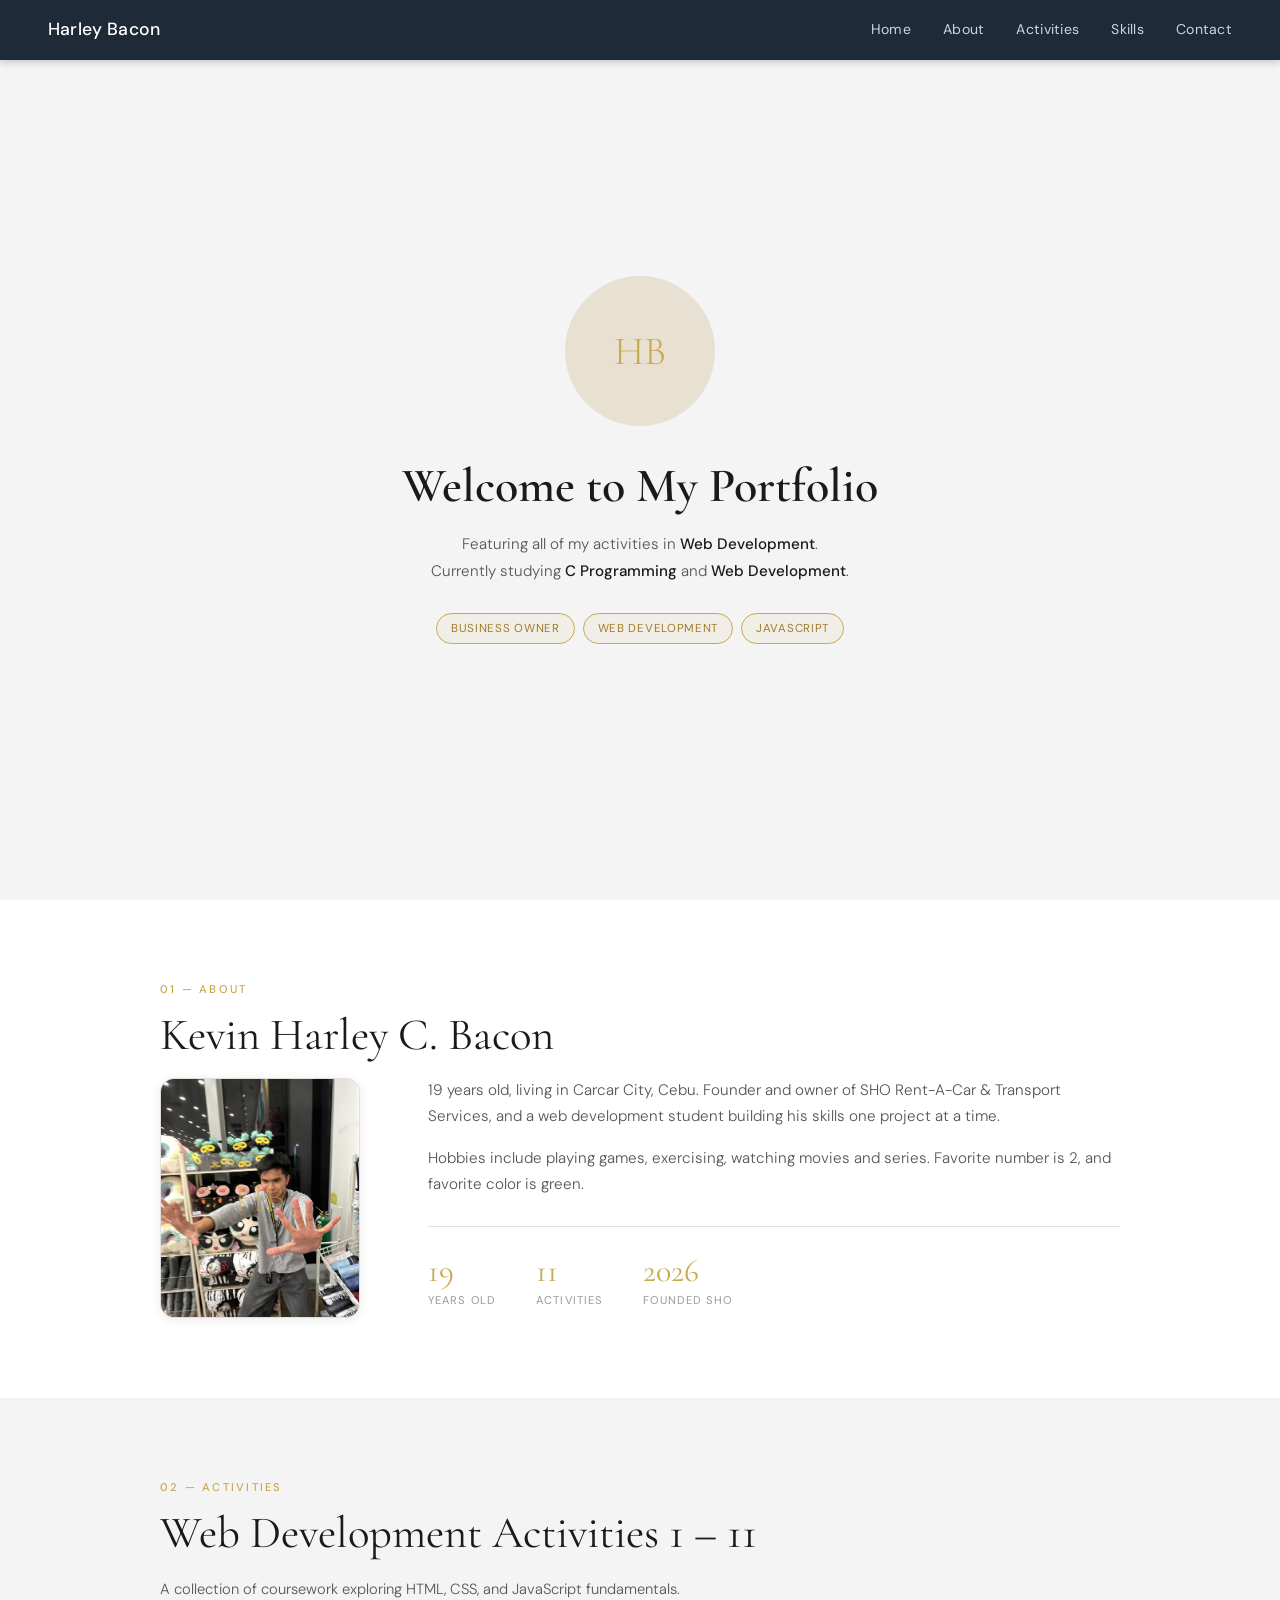
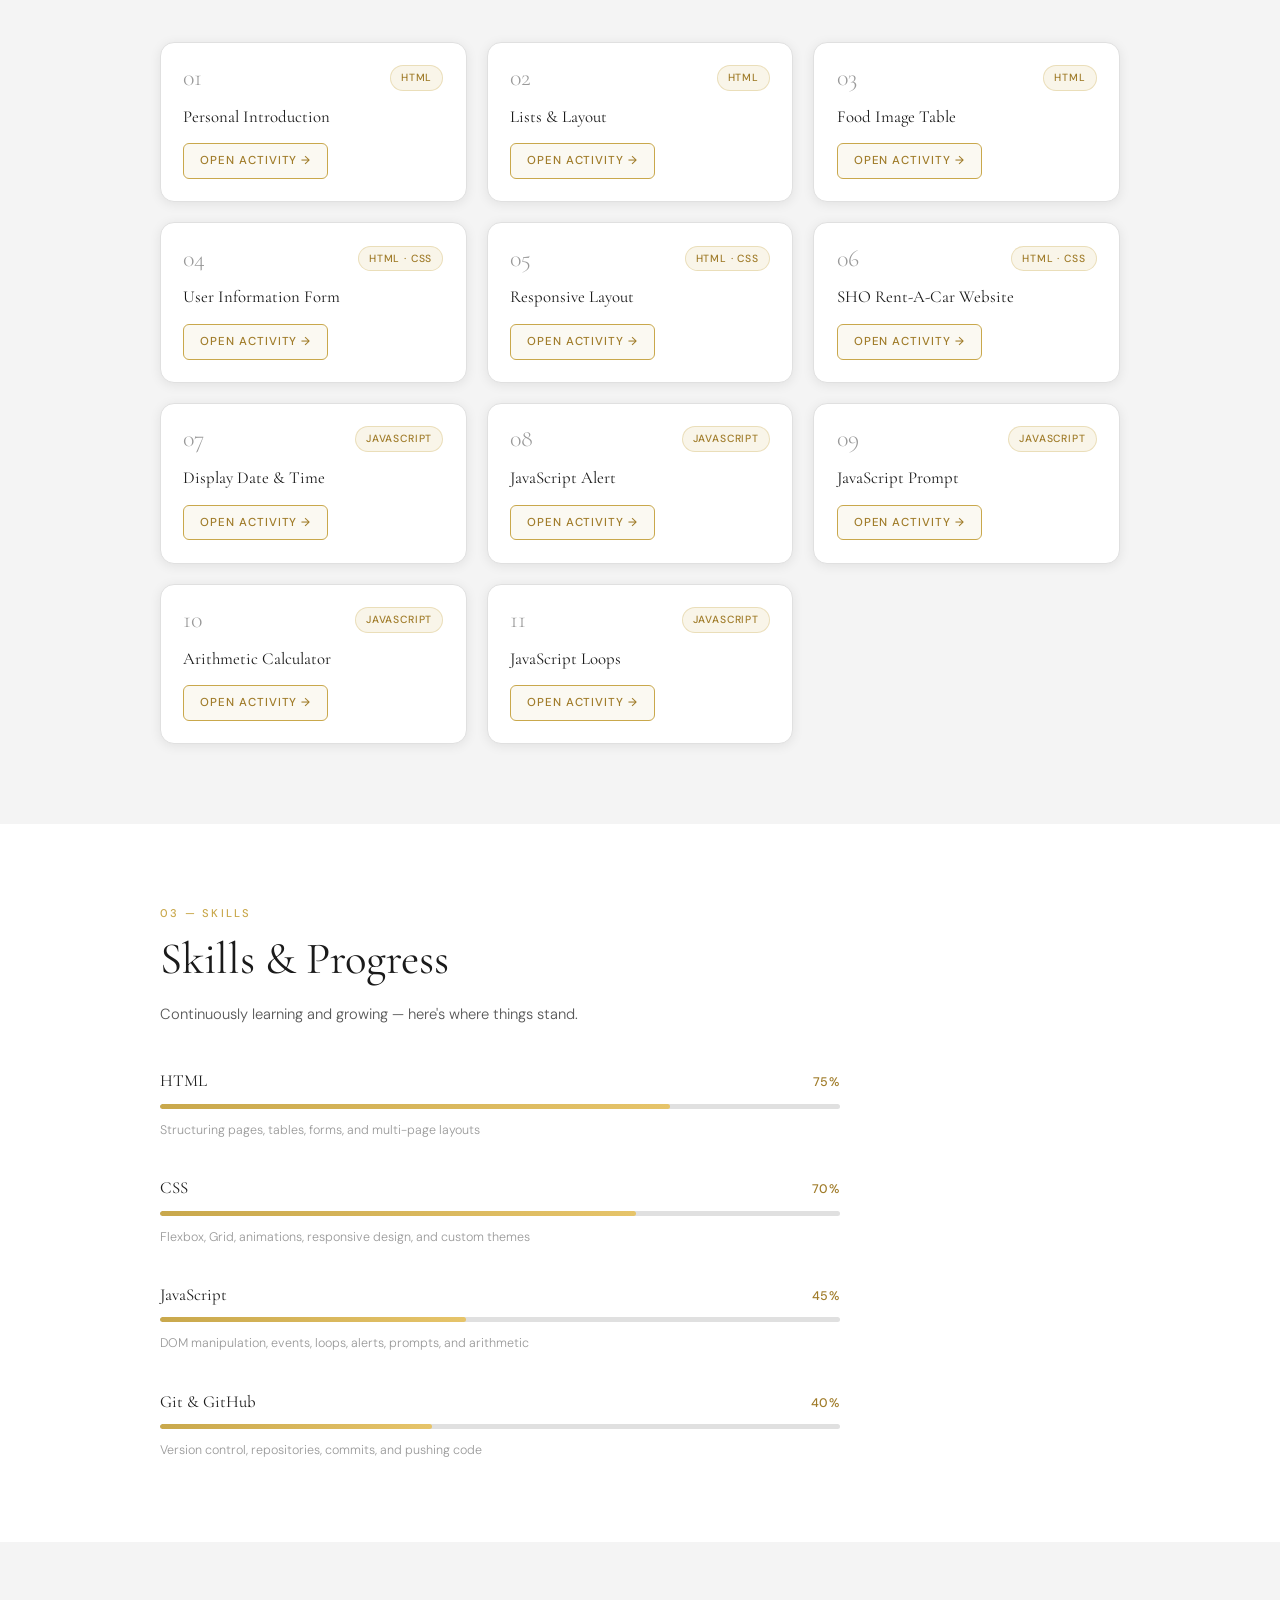
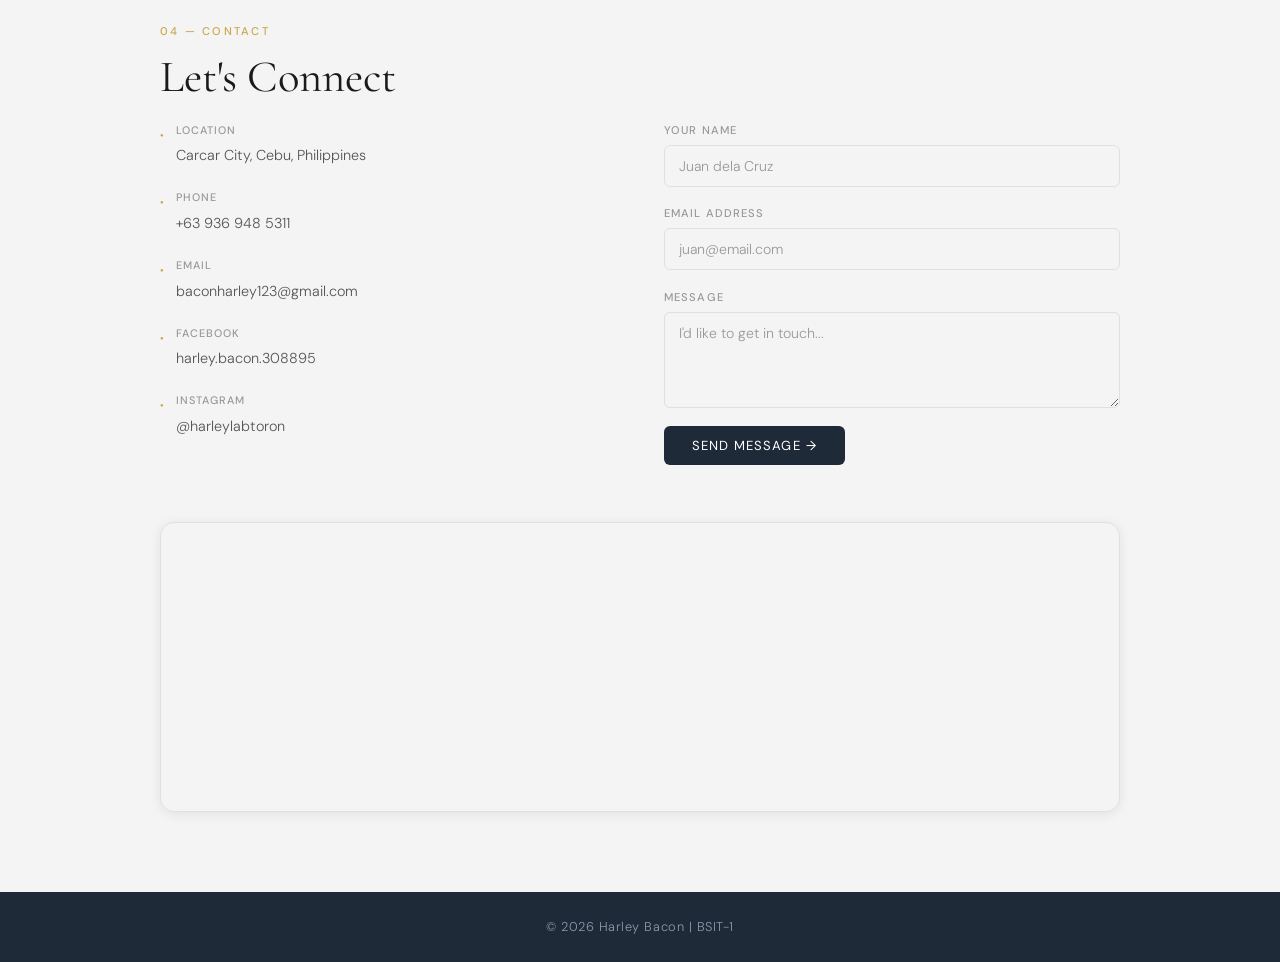
==== commit 098577b0: "profile" ====
--- a/index.html
+++ b/index.html
@@ -29,7 +29,7 @@
     <section id="home" class="section home-section">
       <div class="home-inner">
         <div class="home-photo">
-          <img src="Images/harley.jpg" alt="Harley Bacon" onerror="this.parentElement.classList.add('no-img')">
+          <img src="Images/harley.jpgS" alt="Harley Bacon" onerror="this.parentElement.classList.add('no-img')">
           <div class="home-photo-fallback">HB</div>
         </div>
         <h1 class="home-title">Welcome to My Portfolio</h1>
--- a/portfolio.css
+++ b/portfolio.css
@@ -21,7 +21,7 @@
   --transition: 0.25s ease;
 }
 
-html { scroll-behavior: smooth; font-size: 16px; }
+html { font-size: 16px; }
 
 body {
   background: var(--bg);
@@ -62,7 +62,6 @@
 .section {
   padding: 80px 2rem;
 }
-.section.visible { opacity: 1; transform: none; }
 .section-alt { background: var(--bg-alt); }
 .section-inner { max-width: 960px; margin: 0 auto; }
 
@@ -221,9 +220,7 @@
   display: flex; flex-direction: column; gap: 0.75rem;
   box-shadow: var(--shadow);
   transition: box-shadow var(--transition), transform var(--transition), border-color var(--transition);
-  opacity: 0; transform: translateY(12px);
-}
-.act-card.visible { opacity: 1; transform: none; }
+}
 .act-card:hover {
   box-shadow: 0 6px 24px rgba(0,0,0,0.12);
   transform: translateY(-3px);
@@ -276,10 +273,7 @@
   gap: 2rem; max-width: 680px;
 }
 .skill-bar-item {
-  opacity: 0; transform: translateX(-12px);
-  transition: opacity 0.6s ease, transform 0.6s ease;
-}
-.skill-bar-item.visible { opacity: 1; transform: none; }
+}
 .skill-bar-header {
   display: flex; justify-content: space-between;
   align-items: baseline; margin-bottom: 8px;
@@ -301,7 +295,6 @@
   height: 100%; width: 0%;
   background: linear-gradient(to right, var(--accent), var(--accent-light));
   border-radius: 99px;
-  transition: width 1.1s cubic-bezier(0.4, 0, 0.2, 1);
 }
 .skill-bar-label {
   font-size: 0.78rem; color: var(--text-faint); line-height: 1.5;
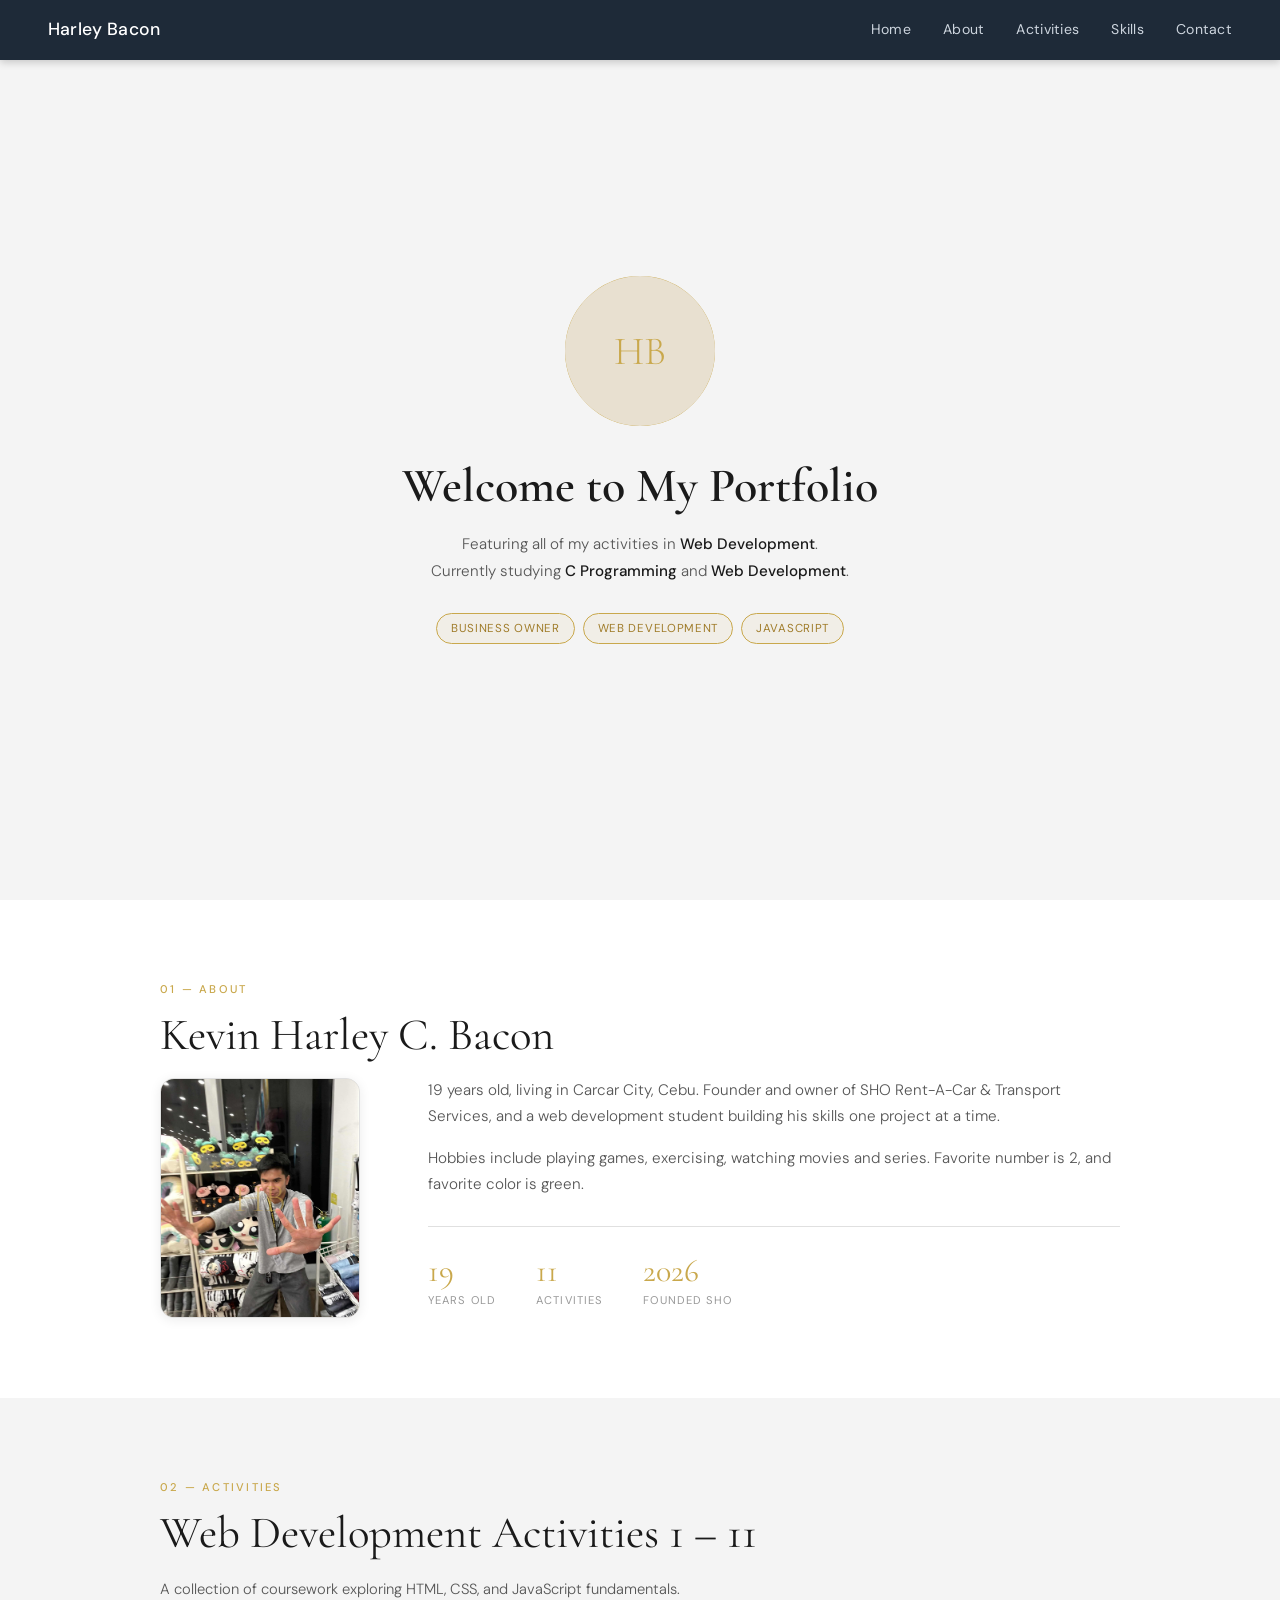
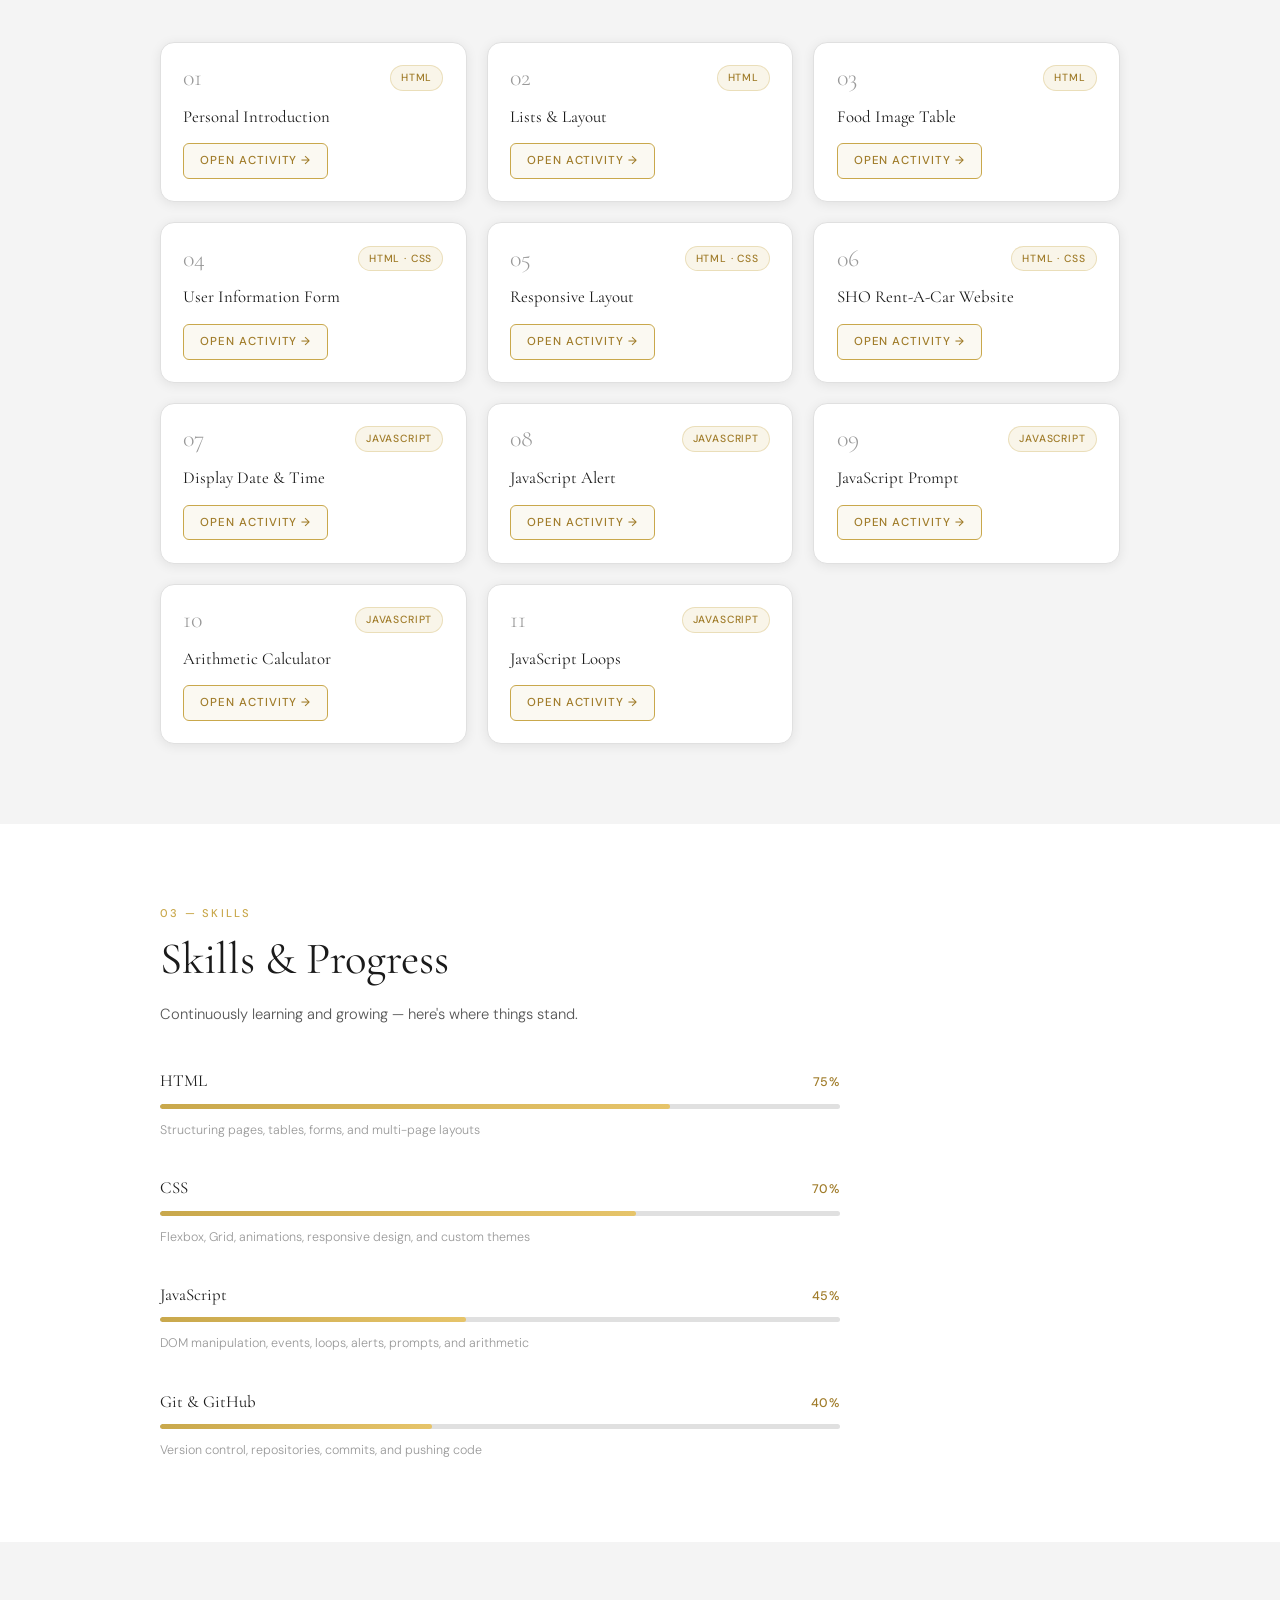
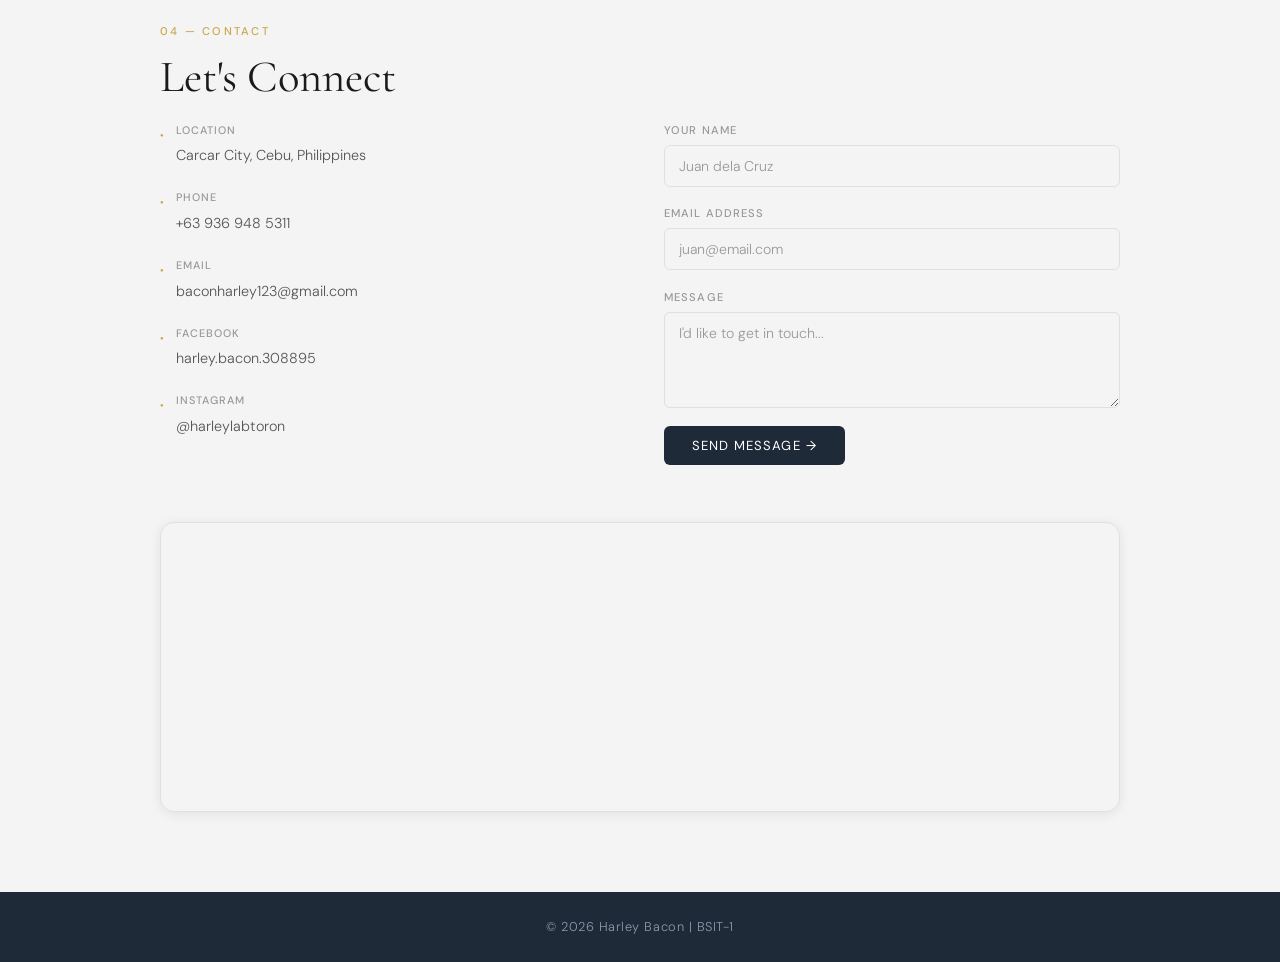
==== commit 63ed897e: "propro" ====
--- a/index.html
+++ b/index.html
@@ -29,7 +29,7 @@
     <section id="home" class="section home-section">
       <div class="home-inner">
         <div class="home-photo">
-          <img src="Images/harley.jpgS" alt="Harley Bacon" onerror="this.parentElement.classList.add('no-img')">
+          <img src="Images/harley.jpg" alt="Harley Bacon" onerror="this.parentElement.classList.add('no-img')">
           <div class="home-photo-fallback">HB</div>
         </div>
         <h1 class="home-title">Welcome to My Portfolio</h1>
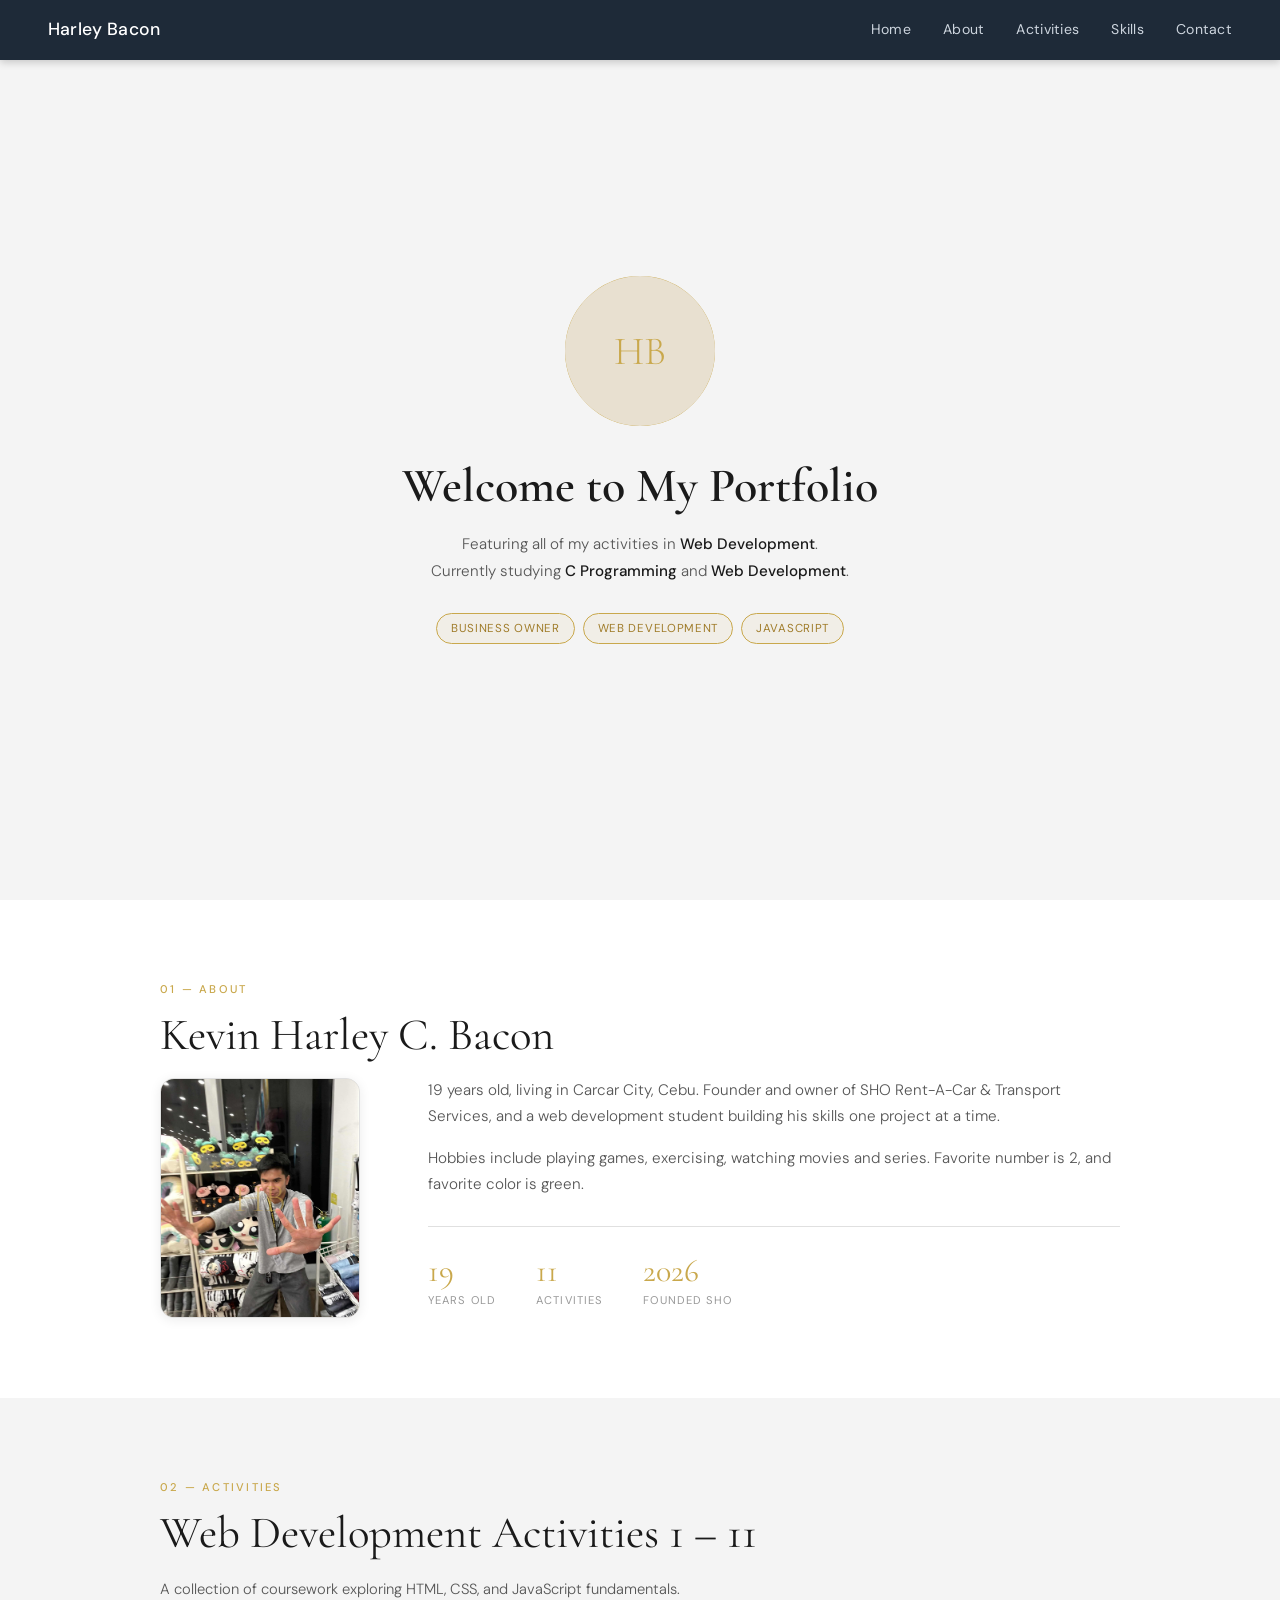
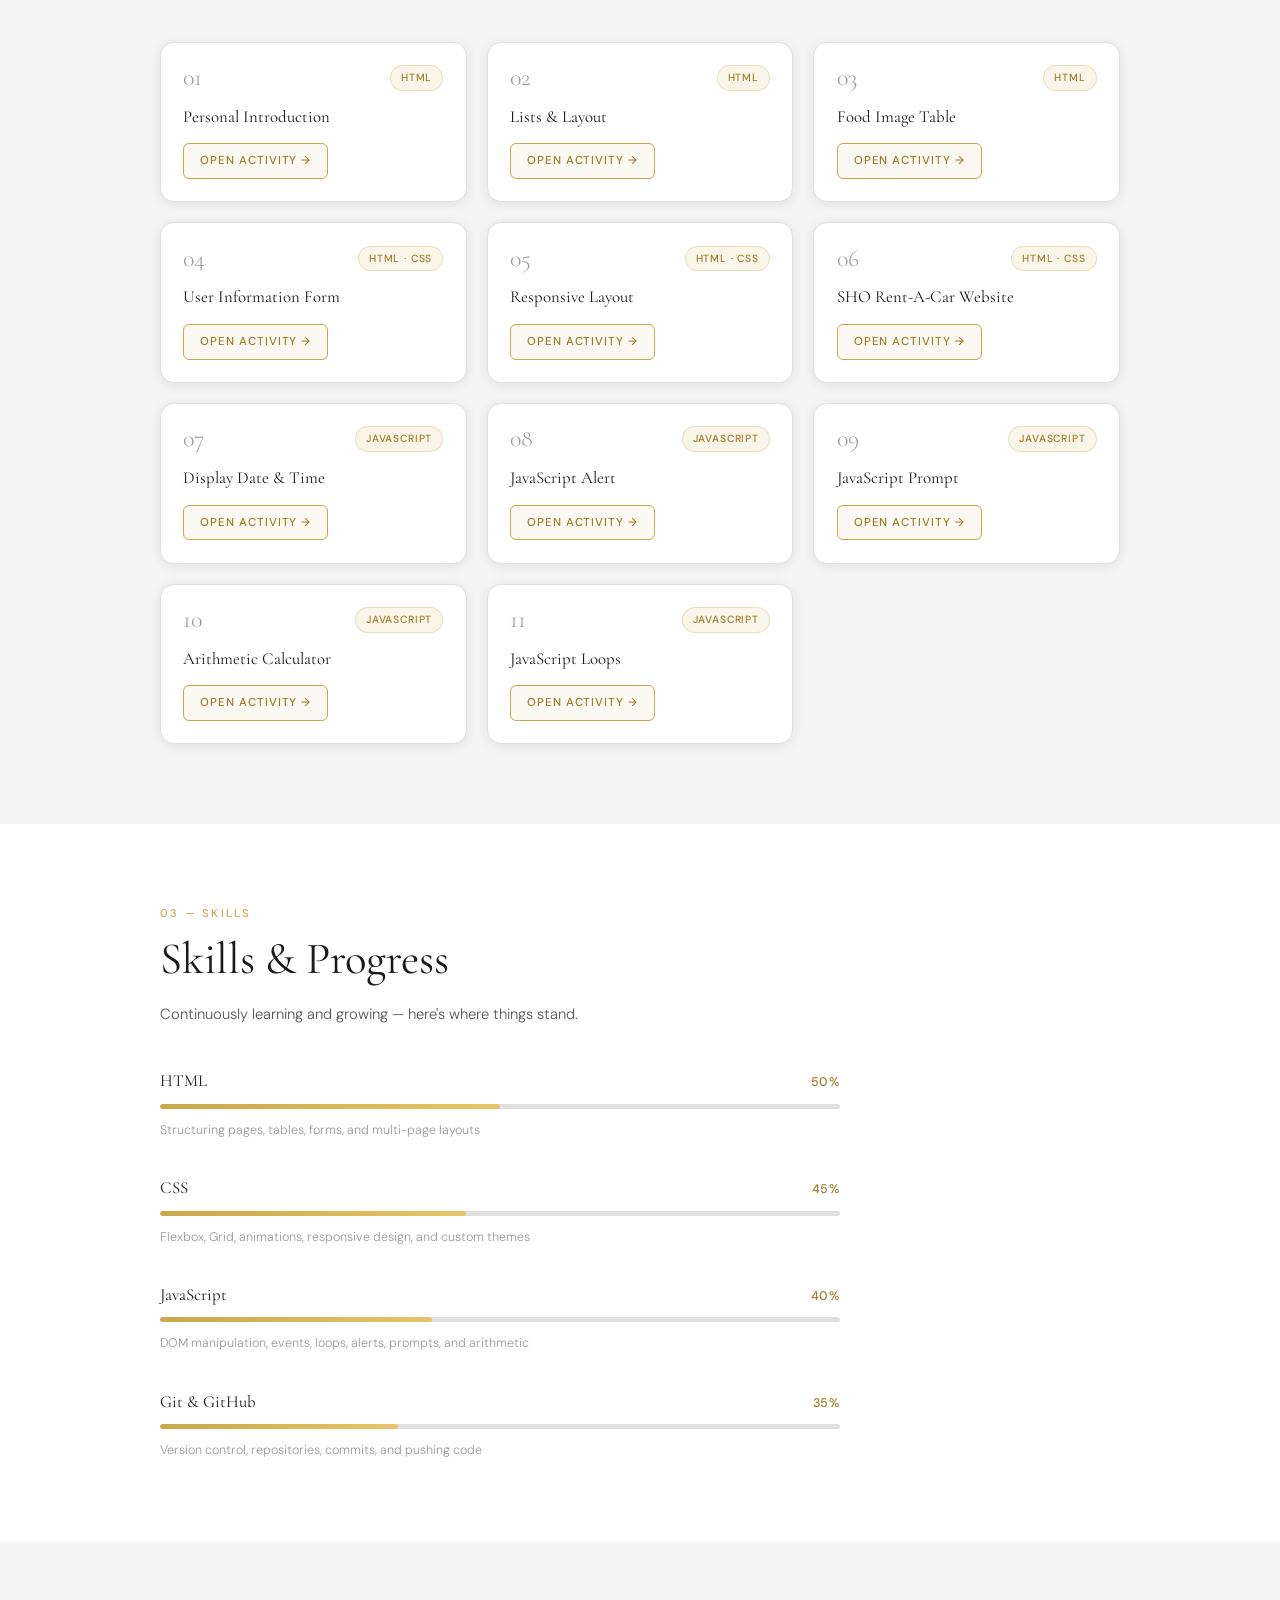
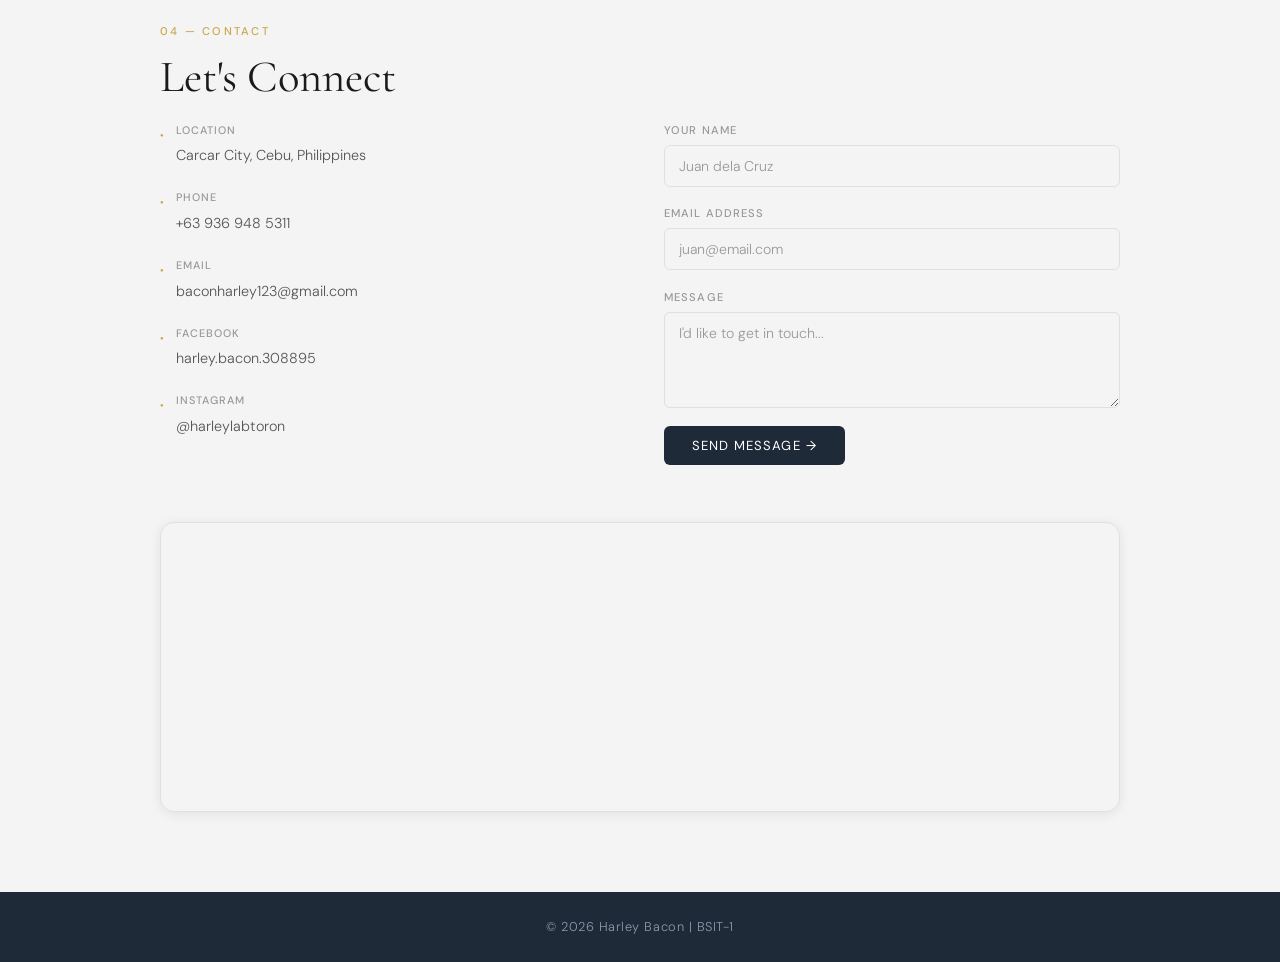
==== commit 9e9968a6: "hehe" ====
--- a/index.html
+++ b/index.html
@@ -199,10 +199,10 @@
           <div class="skill-bar-item">
             <div class="skill-bar-header">
               <span class="skill-bar-name">HTML</span>
-              <span class="skill-bar-pct" data-pct="75">0%</span>
+              <span class="skill-bar-pct" data-pct="50">0%</span>
             </div>
             <div class="skill-bar-track">
-              <div class="skill-bar-fill" data-width="75"></div>
+              <div class="skill-bar-fill" data-width="50"></div>
             </div>
             <span class="skill-bar-label">Structuring pages, tables, forms, and multi-page layouts</span>
           </div>
@@ -210,10 +210,10 @@
           <div class="skill-bar-item">
             <div class="skill-bar-header">
               <span class="skill-bar-name">CSS</span>
-              <span class="skill-bar-pct" data-pct="70">0%</span>
+              <span class="skill-bar-pct" data-pct="45">0%</span>
             </div>
             <div class="skill-bar-track">
-              <div class="skill-bar-fill" data-width="70"></div>
+              <div class="skill-bar-fill" data-width="45"></div>
             </div>
             <span class="skill-bar-label">Flexbox, Grid, animations, responsive design, and custom themes</span>
           </div>
@@ -221,10 +221,10 @@
           <div class="skill-bar-item">
             <div class="skill-bar-header">
               <span class="skill-bar-name">JavaScript</span>
-              <span class="skill-bar-pct" data-pct="45">0%</span>
+              <span class="skill-bar-pct" data-pct="40">0%</span>
             </div>
             <div class="skill-bar-track">
-              <div class="skill-bar-fill" data-width="45"></div>
+              <div class="skill-bar-fill" data-width="40"></div>
             </div>
             <span class="skill-bar-label">DOM manipulation, events, loops, alerts, prompts, and arithmetic</span>
           </div>
@@ -232,10 +232,10 @@
           <div class="skill-bar-item">
             <div class="skill-bar-header">
               <span class="skill-bar-name">Git &amp; GitHub</span>
-              <span class="skill-bar-pct" data-pct="40">0%</span>
+              <span class="skill-bar-pct" data-pct="35">0%</span>
             </div>
             <div class="skill-bar-track">
-              <div class="skill-bar-fill" data-width="40"></div>
+              <div class="skill-bar-fill" data-width="35"></div>
             </div>
             <span class="skill-bar-label">Version control, repositories, commits, and pushing code</span>
           </div>
--- a/portfolio.css
+++ b/portfolio.css
@@ -272,8 +272,7 @@
   display: flex; flex-direction: column;
   gap: 2rem; max-width: 680px;
 }
-.skill-bar-item {
-}
+
 .skill-bar-header {
   display: flex; justify-content: space-between;
   align-items: baseline; margin-bottom: 8px;
